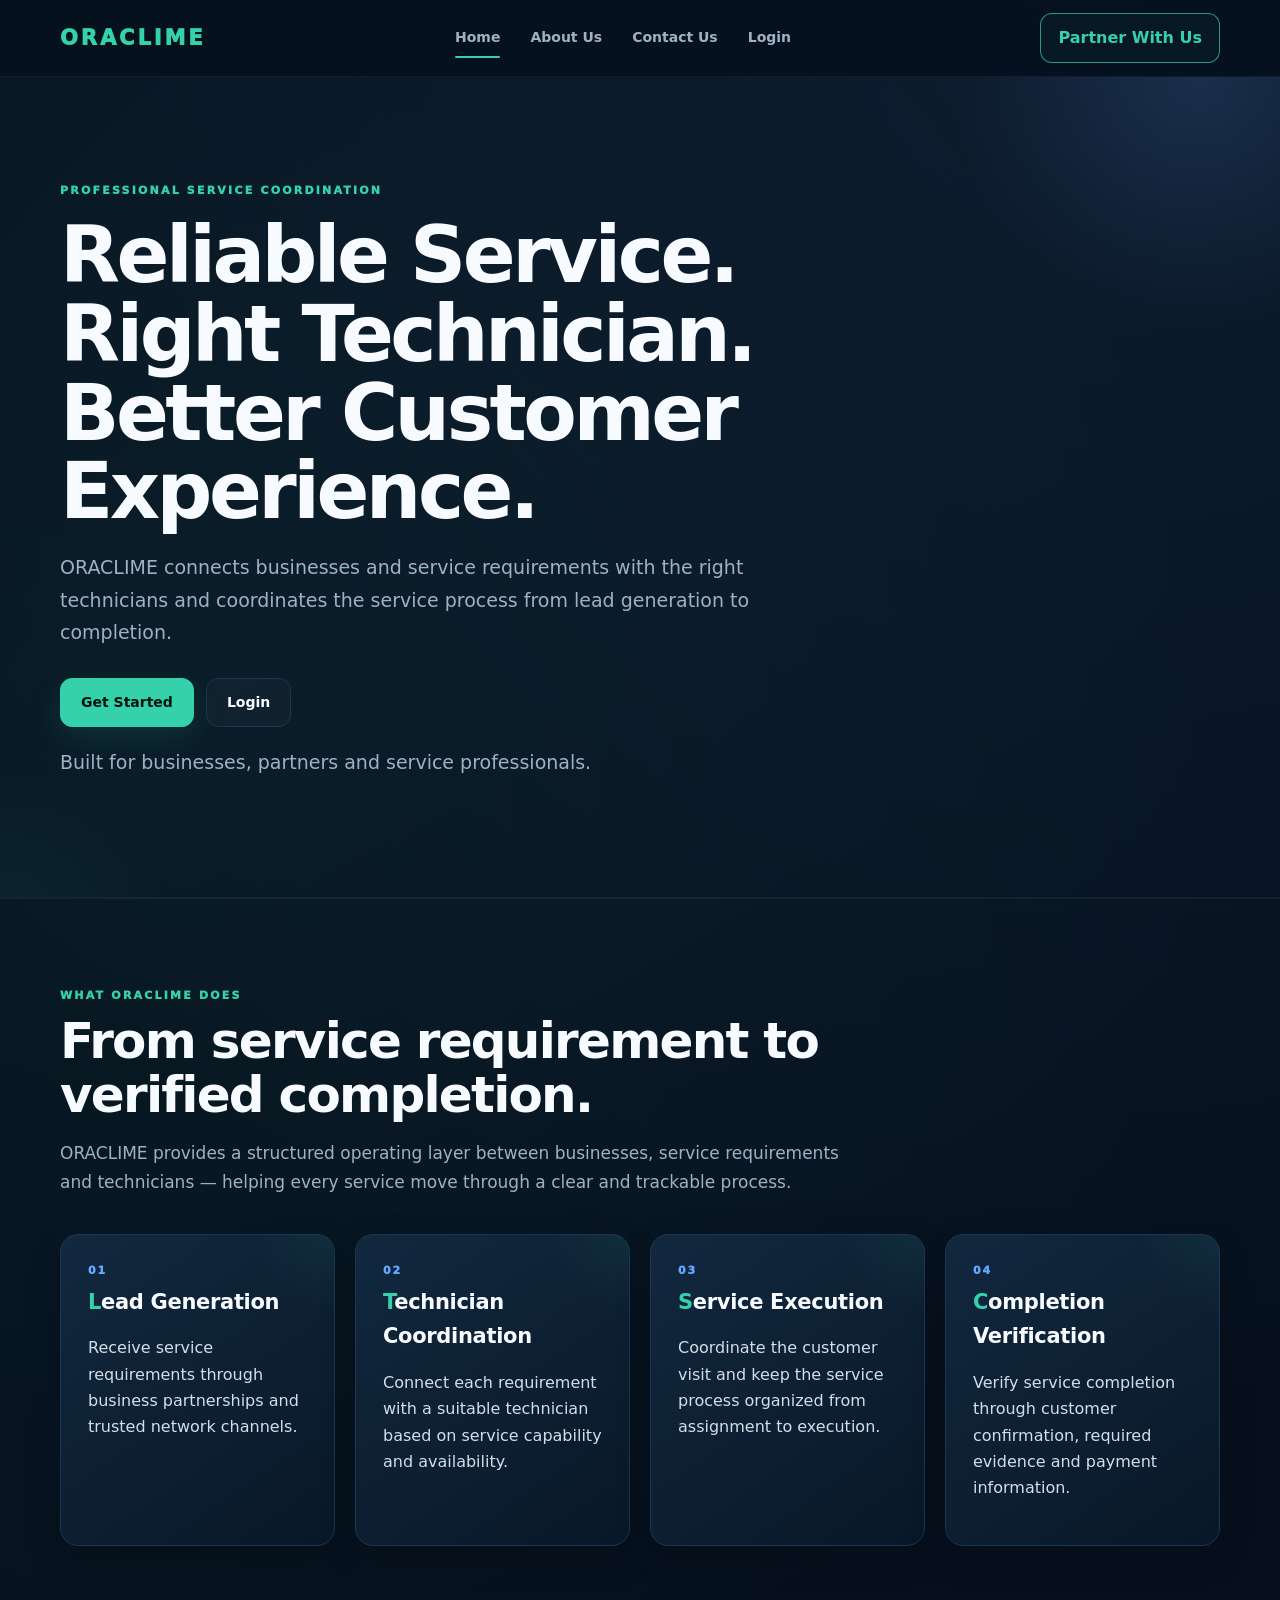
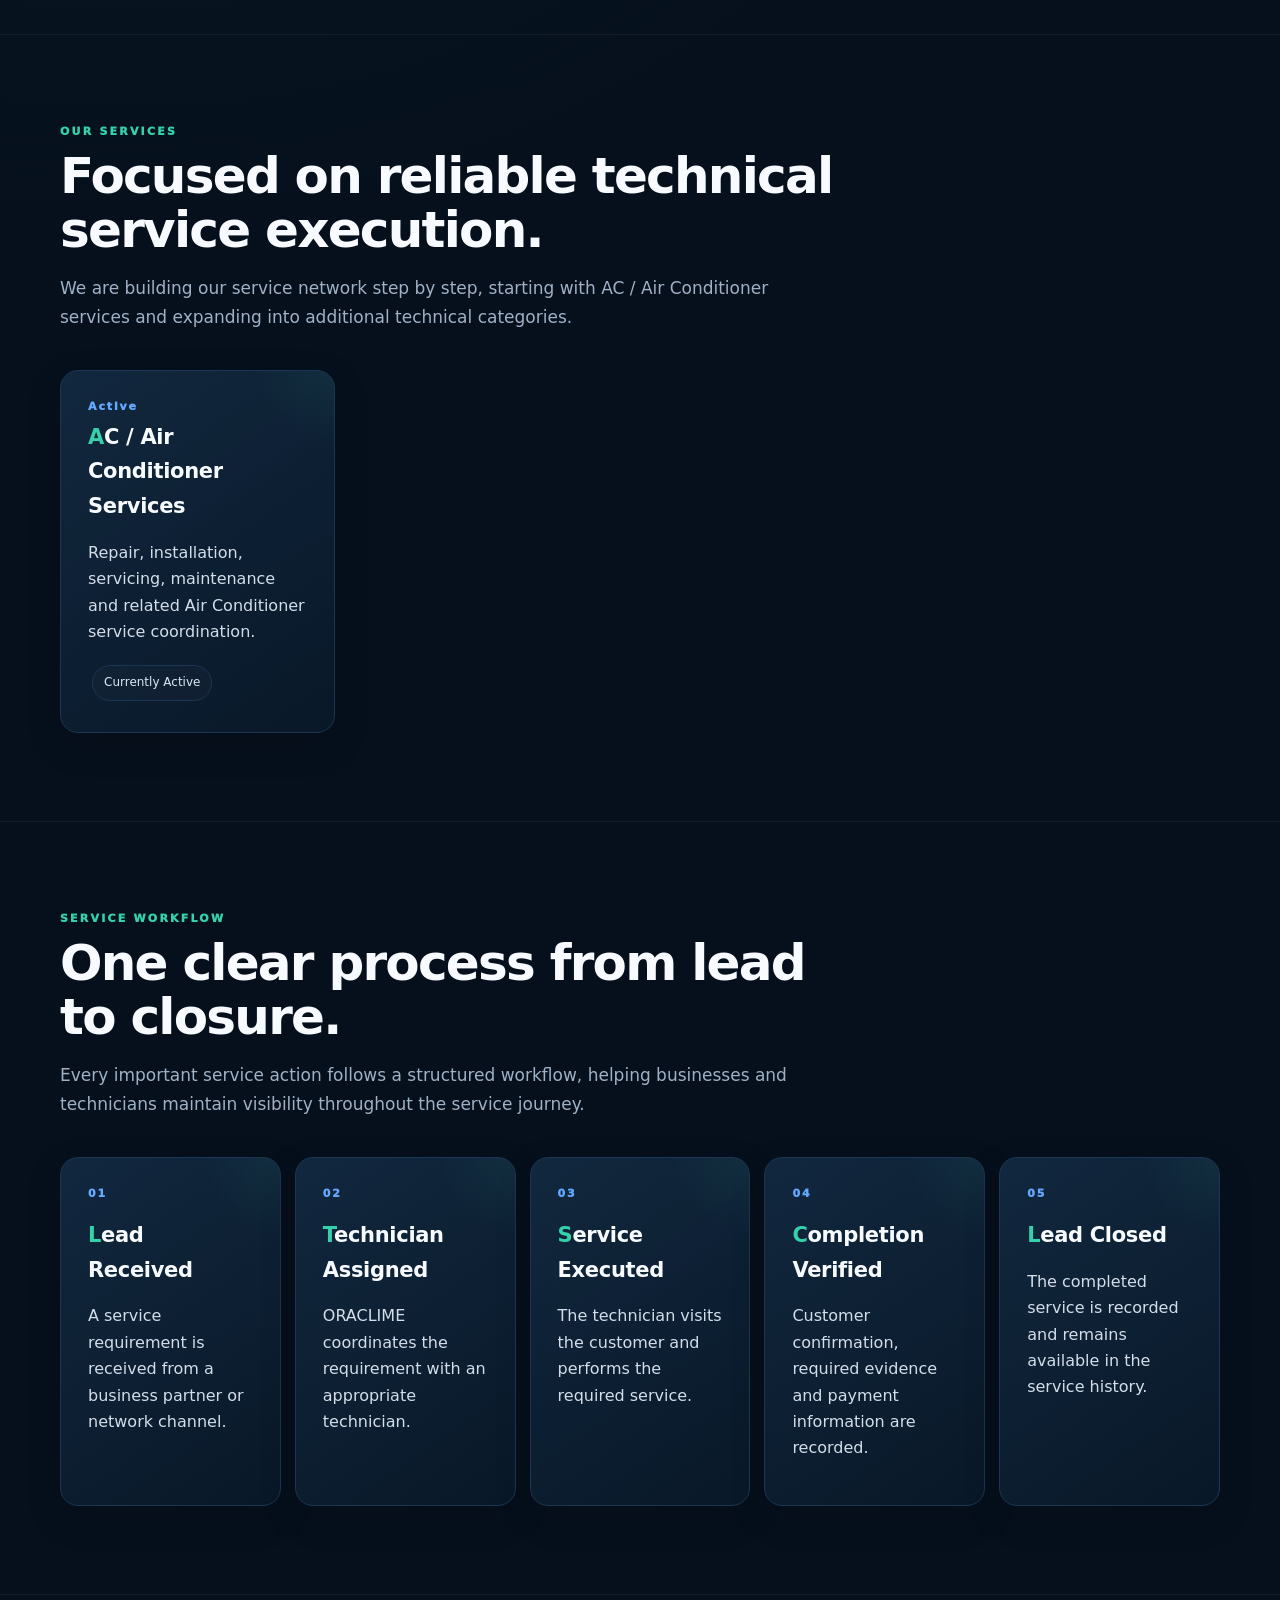
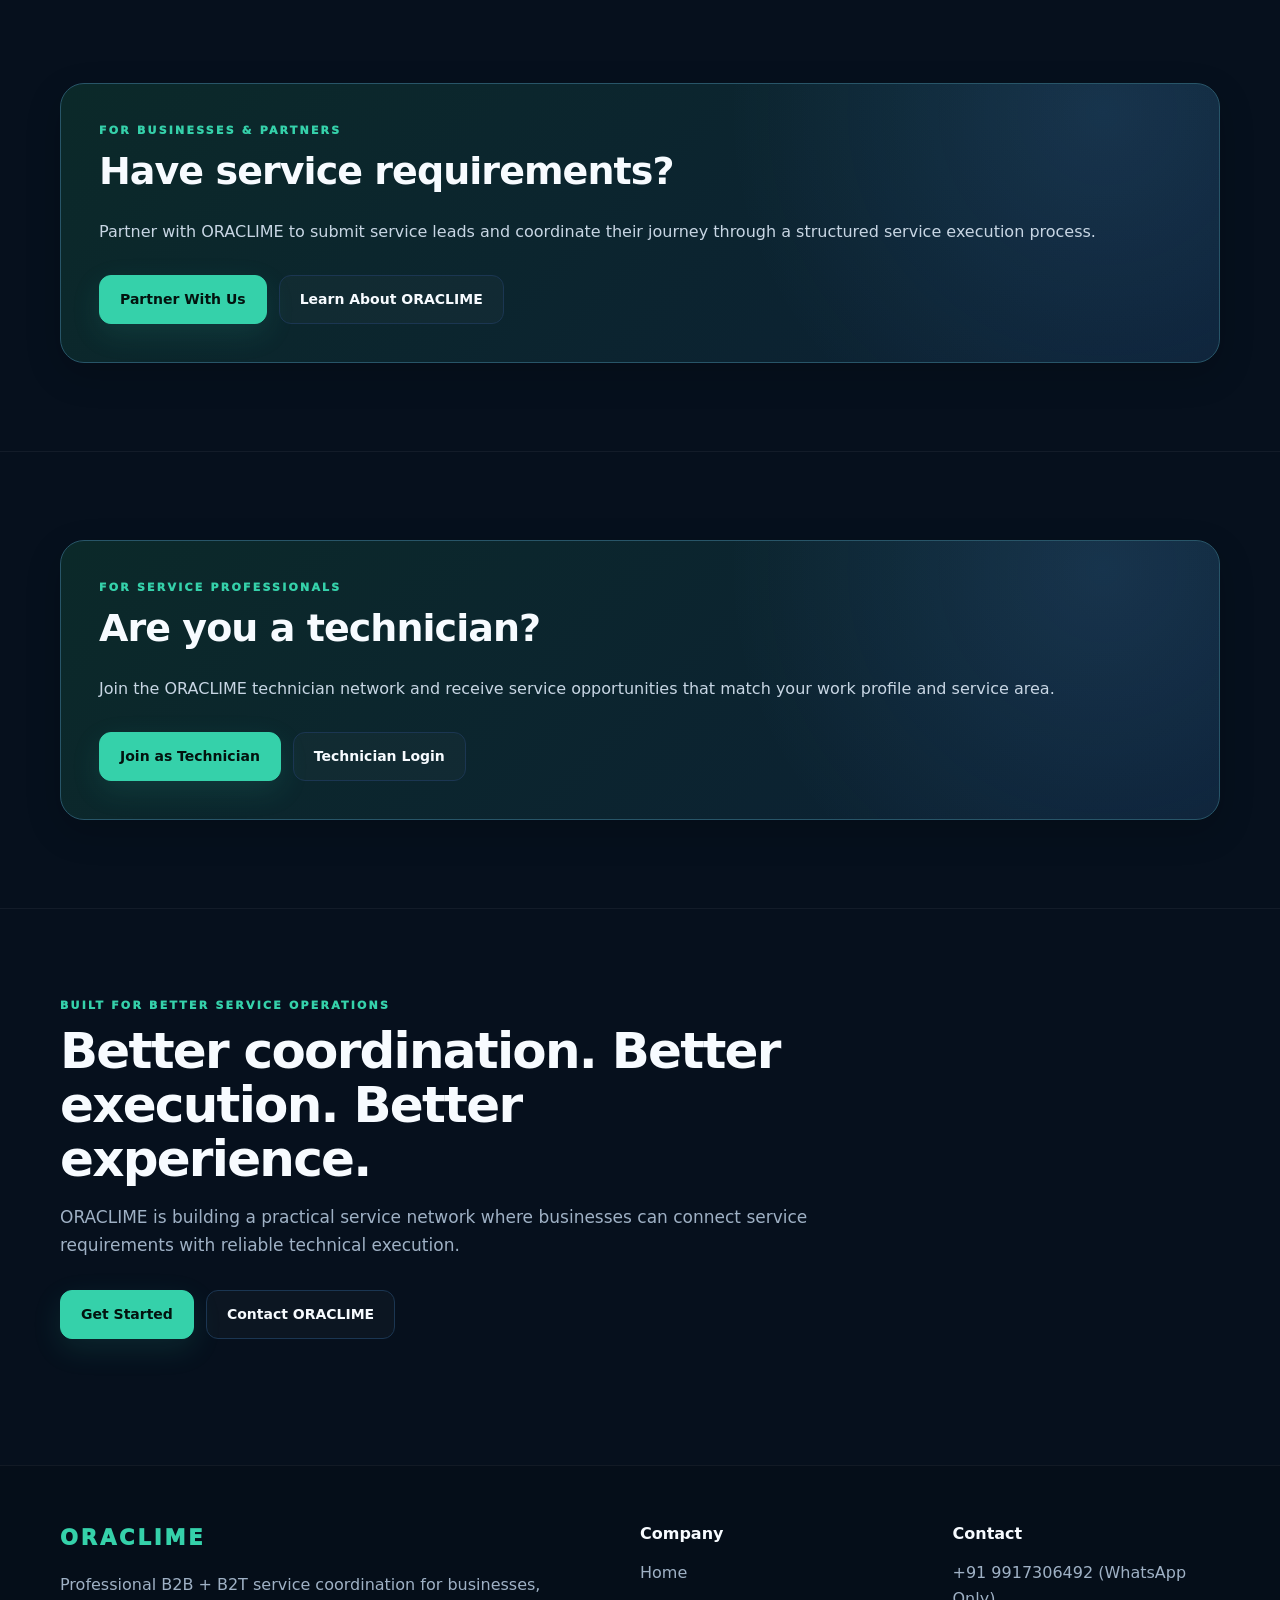
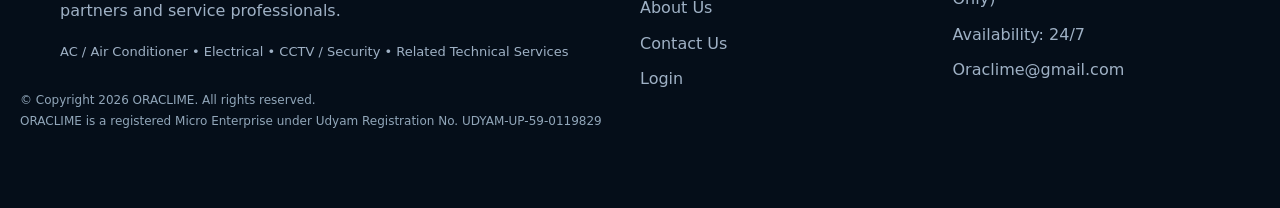
==== index.html @ 1821ce14 "Update index.html" ====
<!doctype html>
<html lang="en">
<head>
  <meta charset="utf-8">
  <meta name="viewport" content="width=device-width,initial-scale=1">
  <meta name="description" content="ORACLIME connects businesses and service requirements with the right technicians and coordinates service execution from lead generation to completion.">
  <title>ORACLIME — Professional Service Coordination</title>
<!-- Favicon -->
  <link rel="icon" type="image/svg+xml" href="assets/images/favicon.svg">
  <link rel="stylesheet" href="assets/style.css">
</head>

<body>

  <!-- Navigation -->
  <div class="navwrap">
    <div class="container nav">

      <a class="logo" href="index.html">ORACLIME</a>

      <div class="navlinks">
        <a class="active" href="index.html">Home</a>
        <a href="about.html">About Us</a>
        <a href="contact.html">Contact Us</a>
        <a href="login.html">Login</a>
      </div>

      <a class="navcta" href="contact.html">Partner With Us</a>

    </div>
  </div>


  <!-- Hero -->
  <header class="hero">
    <div class="container">

      <div class="eyebrow">Professional Service Coordination</div>

      <h1>
        Reliable Service.<br>
        Right Technician.<br>
        Better Customer Experience.
      </h1>

      <p>
        ORACLIME connects businesses and service requirements with the right
        technicians and coordinates the service process from lead generation
        to completion.
      </p>

      <div class="actions">
        <a class="btn primary" href="contact.html">Get Started</a>
        <a class="btn secondary" href="login.html">Login</a>
      </div>

      <p class="small">
        Built for businesses, partners and service professionals.
      </p>

    </div>
  </header>


  <!-- Service Positioning -->
  <section>
    <div class="container">

      <div class="sectionhead">
        <div class="eyebrow">What ORACLIME Does</div>

        <h2>
          From service requirement to verified completion.
        </h2>

        <p>
          ORACLIME provides a structured operating layer between businesses,
          service requirements and technicians — helping every service move
          through a clear and trackable process.
        </p>
      </div>

      <div class="grid g4">

        <div class="card">
          <div class="number">01</div>
          <h3>Lead Generation</h3>
          <p>
            Receive service requirements through business partnerships
            and trusted network channels.
          </p>
        </div>

        <div class="card">
          <div class="number">02</div>
          <h3>Technician Coordination</h3>
          <p>
            Connect each requirement with a suitable technician based on
            service capability and availability.
          </p>
        </div>

        <div class="card">
          <div class="number">03</div>
          <h3>Service Execution</h3>
          <p>
            Coordinate the customer visit and keep the service process
            organized from assignment to execution.
          </p>
        </div>

        <div class="card">
          <div class="number">04</div>
          <h3>Completion Verification</h3>
          <p>
            Verify service completion through customer confirmation,
            required evidence and payment information.
          </p>
        </div>

      </div>

    </div>
  </section>


  <!-- Services -->
  <section>
    <div class="container">

      <div class="sectionhead">
        <div class="eyebrow">Our Services</div>

        <h2>
          Focused on reliable technical service execution.
        </h2>

        <p>
          We are building our service network step by step, starting with
          AC / Air Conditioner services and expanding into additional
          technical categories.
        </p>
      </div>

      <div class="grid g4">

        <div class="card">
          <div class="number">Active</div>

          <h3>AC / Air Conditioner Services</h3>

          <p>
            Repair, installation, servicing, maintenance and related
            Air Conditioner service coordination.
          </p>

          <span class="pill">Currently Active</span>
        </div>
    
      </div>

    </div>
  </section>


  <!-- Workflow -->
  <section>
    <div class="container">

      <div class="sectionhead">
        <div class="eyebrow">Service Workflow</div>

        <h2>
          One clear process from lead to closure.
        </h2>

        <p>
          Every important service action follows a structured workflow,
          helping businesses and technicians maintain visibility throughout
          the service journey.
        </p>
      </div>

      <div class="flow">

        <div class="card">
          <div class="number">01</div>

          <h3>Lead Received</h3>

          <p>
            A service requirement is received from a business partner
            or network channel.
          </p>
        </div>


        <div class="card">
          <div class="number">02</div>

          <h3>Technician Assigned</h3>

          <p>
            ORACLIME coordinates the requirement with an appropriate
            technician.
          </p>
        </div>


        <div class="card">
          <div class="number">03</div>

          <h3>Service Executed</h3>

          <p>
            The technician visits the customer and performs the
            required service.
          </p>
        </div>


        <div class="card">
          <div class="number">04</div>

          <h3>Completion Verified</h3>

          <p>
            Customer confirmation, required evidence and payment
            information are recorded.
          </p>
        </div>


        <div class="card">
          <div class="number">05</div>

          <h3>Lead Closed</h3>

          <p>
            The completed service is recorded and remains available
            in the service history.
          </p>
        </div>

      </div>

    </div>
  </section>


  <!-- Business CTA -->
  <section>
    <div class="container">

      <div class="band">

        <div class="eyebrow">For Businesses & Partners</div>

        <h2>
          Have service requirements?
        </h2>

        <p>
          Partner with ORACLIME to submit service leads and coordinate
          their journey through a structured service execution process.
        </p>

        <div class="actions">
          <a class="btn primary" href="contact.html">
            Partner With Us
          </a>

          <a class="btn secondary" href="about.html">
            Learn About ORACLIME
          </a>
        </div>

      </div>

    </div>
  </section>


  <!-- Technician CTA -->
  <section>
    <div class="container">

      <div class="band">

        <div class="eyebrow">For Service Professionals</div>

        <h2>
          Are you a technician?
        </h2>

        <p>
          Join the ORACLIME technician network and receive service
          opportunities that match your work profile and service area.
        </p>

        <div class="actions">
          <a class="btn primary" href="contact.html">
            Join as Technician
          </a>

          <a class="btn secondary" href="login.html">
            Technician Login
          </a>
        </div>

      </div>

    </div>
  </section>


  <!-- Final CTA -->
  <section>
    <div class="container">

      <div class="sectionhead">

        <div class="eyebrow">Built for Better Service Operations</div>

        <h2>
          Better coordination. Better execution. Better experience.
        </h2>

        <p>
          ORACLIME is building a practical service network where businesses
          can connect service requirements with reliable technical execution.
        </p>

        <div class="actions">
          <a class="btn primary" href="contact.html">
            Get Started
          </a>

          <a class="btn secondary" href="contact.html">
            Contact ORACLIME
          </a>
        </div>

      </div>

    </div>
  </section>


  <!-- Footer -->
  <footer>

    <div class="container footgrid">

      <div>

        <div class="logo">ORACLIME</div>

        <p>
          Professional B2B + B2T service coordination for businesses,
          partners and service professionals.
        </p>

        <p class="small">
          AC / Air Conditioner • Electrical • CCTV / Security
          • Related Technical Services
        </p>

      </div>


      <div>

        <strong>Company</strong>

        <div class="footerlinks">
          <a href="index.html">Home</a>
          <a href="about.html">About Us</a>
          <a href="contact.html">Contact Us</a>
          <a href="login.html">Login</a>
        </div>

      </div>


      <div>

        <strong>Contact</strong>

        <div class="footerlinks">
          <span>+91 9917306492 (WhatsApp Only)</span>
          <span>Availability: 24/7</span>
          <span>Oraclime@gmail.com</span>
        </div>
      </div>
    </div>  
  <!-- Copyright 2026 ORACLIME -->    
<div class="copyright" style="font-size:12px;color:#91a6b9;line-height:1.4;margin:0;padding:0 20px 8px;">
  <p style="margin:0;">© Copyright 2026 ORACLIME. All rights reserved.</p>
  <p style="margin:4px 0 0;">ORACLIME is a registered Micro Enterprise under Udyam Registration No. UDYAM-UP-59-0119829 </p>
</div>
  </footer>
   <!-- script -->    
  <script src="assets/app.js"></script>
</body>
</html>
---- assets/style.css ----
:root{
  --bg:#06101d;
  --bg-soft:#091827;
  --surface:#0c1b2d;
  --surface-2:#10243a;
  --surface-3:#132b43;

  --text:#f7fbff;
  --muted:#9fb1c5;
  --muted-2:#71859c;

  --green:#35d1aa;
  --green-soft:#35d1aa18;
  --blue:#63a9ff;
  --blue-soft:#63a9ff16;

  --line:#1b3652;
  --line-soft:#ffffff0d;

  --danger:#ff7474;
  --shadow:0 24px 70px rgba(0,0,0,.28);
  --shadow-soft:0 12px 35px rgba(0,0,0,.18);

  --radius:18px;
}

*{
  box-sizing:border-box;
}

html{
  scroll-behavior:smooth;
}

body{
  margin:0;
  background:
    radial-gradient(circle at 85% 0%,rgba(99,169,255,.08),transparent 28%),
    radial-gradient(circle at 10% 15%,rgba(53,209,170,.06),transparent 25%),
    var(--bg);
  color:var(--text);
  font-family:
    Inter,
    ui-sans-serif,
    system-ui,
    -apple-system,
    BlinkMacSystemFont,
    "Segoe UI",
    Roboto,
    Arial,
    sans-serif;
  line-height:1.65;
  min-height:100vh;
}

a{
  text-decoration:none;
  color:inherit;
}

img{
  max-width:100%;
  display:block;
}

::selection{
  background:var(--green);
  color:#03130f;
}


/* =========================
   CONTAINER
========================= */

.container{
  width:min(1160px,calc(100% - 40px));
  margin:auto;
}


/* =========================
   NAVIGATION
========================= */

.navwrap{
  position:sticky;
  top:0;
  z-index:100;
  background:rgba(6,16,29,.82);
  backdrop-filter:blur(18px);
  -webkit-backdrop-filter:blur(18px);
  border-bottom:1px solid var(--line-soft);
}

.nav{
  min-height:76px;
  display:flex;
  align-items:center;
  justify-content:space-between;
  gap:25px;
}

.logo{
  font-size:21px;
  font-weight:950;
  letter-spacing:.14em;
  color:var(--green);
  white-space:nowrap;
}

.navlinks{
  display:flex;
  align-items:center;
  gap:30px;
  color:var(--muted);
  font-size:14px;
  font-weight:700;
}

.navlinks a{
  position:relative;
  transition:.2s ease;
}

.navlinks a::after{
  content:"";
  position:absolute;
  left:0;
  bottom:-8px;
  width:0;
  height:2px;
  border-radius:20px;
  background:var(--green);
  transition:.25s ease;
}

.navlinks a:hover{
  color:var(--text);
}

.navlinks a:hover::after,
.navlinks .active::after{
  width:100%;
}

.navcta{
  display:inline-flex;
  align-items:center;
  justify-content:center;
  padding:11px 17px;
  border:1px solid rgba(53,209,170,.7);
  border-radius:12px;
  color:var(--green);
  font-weight:850;
  background:rgba(53,209,170,.035);
  transition:.2s ease;
}

.navcta:hover{
  background:var(--green);
  color:#04120e;
  transform:translateY(-1px);
  box-shadow:0 10px 28px rgba(53,209,170,.15);
}


/* =========================
   HERO
========================= */

.hero{
  position:relative;
  overflow:hidden;
  padding:105px 0 100px;
  border-bottom:1px solid var(--line-soft);
}

.hero::before{
  content:"";
  position:absolute;
  width:520px;
  height:520px;
  right:-180px;
  top:-260px;
  border-radius:50%;
  background:radial-gradient(
    circle,
    rgba(99,169,255,.14),
    transparent 68%
  );
  pointer-events:none;
}

.hero::after{
  content:"";
  position:absolute;
  width:420px;
  height:420px;
  left:-230px;
  bottom:-280px;
  border-radius:50%;
  background:radial-gradient(
    circle,
    rgba(53,209,170,.09),
    transparent 68%
  );
  pointer-events:none;
}

.hero > .container{
  position:relative;
  z-index:1;
}

.eyebrow{
  font-size:11px;
  letter-spacing:.2em;
  text-transform:uppercase;
  color:var(--green);
  font-weight:950;
}

.hero h1{
  font-size:clamp(44px,6.8vw,78px);
  line-height:1.01;
  letter-spacing:-.045em;
  max-width:950px;
  margin:16px 0 20px;
}

.hero p{
  max-width:780px;
  color:var(--muted);
  font-size:19px;
  line-height:1.7;
}


/* =========================
   BUTTONS
========================= */

.actions{
  display:flex;
  align-items:center;
  gap:12px;
  flex-wrap:wrap;
  margin-top:30px;
}

.btn,
.button{
  display:inline-flex;
  align-items:center;
  justify-content:center;
  min-height:48px;
  padding:12px 20px;
  border-radius:12px;
  border:1px solid var(--line);
  font-weight:850;
  font-size:14px;
  cursor:pointer;
  transition:
    transform .2s ease,
    background .2s ease,
    border-color .2s ease,
    box-shadow .2s ease;
}

.btn:hover,
.button:hover{
  transform:translateY(-2px);
}

.btn.primary,
.button:not(.secondary){
  background:var(--green);
  color:#03130f;
  border-color:var(--green);
  box-shadow:0 10px 30px rgba(53,209,170,.12);
}

.btn.primary:hover,
.button:not(.secondary):hover{
  box-shadow:0 15px 35px rgba(53,209,170,.2);
}

.btn.secondary,
.button.secondary{
  background:rgba(255,255,255,.025);
  color:var(--text);
}

.btn.secondary:hover,
.button.secondary:hover{
  border-color:var(--green);
  color:var(--green);
}


/* =========================
   SECTIONS
========================= */

section{
  padding:88px 0;
  border-top:1px solid var(--line-soft);
}

.sectionhead{
  max-width:780px;
  margin-bottom:38px;
}

.sectionhead h2{
  font-size:clamp(32px,4vw,50px);
  line-height:1.08;
  letter-spacing:-.035em;
  margin:8px 0 12px;
}

.sectionhead p{
  color:var(--muted);
  font-size:17px;
  line-height:1.7;
}


/* =========================
   GRID
========================= */

.grid{
  display:grid;
  gap:20px;
}

.g2,
.grid-2{
  grid-template-columns:repeat(2,minmax(0,1fr));
}

.g3,
.grid-3{
  grid-template-columns:repeat(3,minmax(0,1fr));
}

.g4,
.grid-4{
  grid-template-columns:repeat(4,minmax(0,1fr));
}


/* =========================
   CARDS
========================= */

.card{
  position:relative;
  overflow:hidden;
  background:
    linear-gradient(
      145deg,
      rgba(19,43,67,.88),
      rgba(9,24,40,.96)
    );
  border:1px solid var(--line);
  border-radius:var(--radius);
  padding:27px;
  box-shadow:var(--shadow-soft);
  transition:
    transform .22s ease,
    border-color .22s ease,
    box-shadow .22s ease;
}

.card::before{
  content:"";
  position:absolute;
  width:180px;
  height:180px;
  right:-100px;
  top:-100px;
  border-radius:50%;
  background:radial-gradient(
    circle,
    rgba(53,209,170,.08),
    transparent 70%
  );
  pointer-events:none;
}

.card:hover{
  transform:translateY(-4px);
  border-color:#28506d;
  box-shadow:var(--shadow);
}

.card h3{
  position:relative;
  margin:4px 0 10px;
  color:var(--text);
  font-size:21px;
  letter-spacing:-.015em;
}

.card h3:first-letter{
  color:var(--green);
}

.card p,
.card li{
  color:#d3deea;
}

.card .ph{
  color:var(--green);
  font-weight:800;
}

.card .ph a{
  color:var(--green);
}

.card .ph a:hover{
  text-decoration:underline;
}

.small{
  font-size:13px;
  color:var(--muted);
}


/* =========================
   NUMBER / PILL
========================= */

.number{
  color:var(--blue);
  font-size:11px;
  font-weight:950;
  letter-spacing:.17em;
}

.pill{
  display:inline-flex;
  align-items:center;
  padding:7px 11px;
  border:1px solid var(--line);
  border-radius:999px;
  color:#dce7f2;
  background:rgba(255,255,255,.02);
  font-size:12px;
  margin:4px;
}


/* =========================
   PROCESS FLOW
========================= */

.flow{
  display:grid;
  grid-template-columns:repeat(5,minmax(0,1fr));
  gap:14px;
}

.flow .card{
  min-height:210px;
}

.flow .card h3{
  margin-top:15px;
}


/* =========================
   CTA BAND
========================= */

.band{
  position:relative;
  overflow:hidden;
  padding:38px;
  border:1px solid #285568;
  border-radius:24px;
  background:
    radial-gradient(
      circle at 90% 10%,
      rgba(99,169,255,.13),
      transparent 35%
    ),
    linear-gradient(
      135deg,
      #0b2929,
      #0c2035
    );
  box-shadow:var(--shadow-soft);
}

.band h2{
  margin:0 0 8px;
  font-size:clamp(28px,4vw,38px);
  letter-spacing:-.025em;
}

.band p{
  color:#c8d6e4;
}


/* =========================
   FORMS
========================= */

form{
  display:grid;
  gap:16px;
}

.field{
  display:grid;
  gap:7px;
}

.field label{
  font-weight:800;
  font-size:14px;
  color:#e7eef6;
}

.field input,
.field textarea,
.field select{
  width:100%;
  padding:14px 15px;
  border:1px solid var(--line);
  border-radius:12px;
  background:#071625;
  color:var(--text);
  outline:none;
  font:inherit;
  transition:.2s ease;
}

.field input::placeholder,
.field textarea::placeholder{
  color:#60758b;
}

.field textarea{
  min-height:140px;
  resize:vertical;
}

.field input:hover,
.field textarea:hover,
.field select:hover{
  border-color:#2b4b67;
}

.field input:focus,
.field textarea:focus,
.field select:focus{
  border-color:var(--green);
  box-shadow:0 0 0 3px rgba(53,209,170,.08);
}

.notice{
  display:none;
  margin-top:15px;
  padding:13px 15px;
  border-radius:11px;
}

.notice.success{
  background:#10352d;
  color:#aaf2df;
  border:1px solid #1d5b4d;
}

.notice.error{
  background:#3b1b22;
  color:#ffc0c0;
  border:1px solid #6b2d38;
}


/* =========================
   LOGIN / DASHBOARD
========================= */

.dashboard{
  min-height:calc(100vh - 76px);
  padding:65px 0;
}

.dashnav{
  display:flex;
  gap:10px;
  flex-wrap:wrap;
  margin-bottom:25px;
}

.dashnav button{
  background:var(--surface);
  border:1px solid var(--line);
  color:var(--muted);
  padding:10px 14px;
  border-radius:10px;
  cursor:pointer;
  font-weight:700;
}

.dashnav button:hover{
  color:var(--text);
  border-color:#31516e;
}

.dashnav button.active{
  color:var(--text);
  border-color:var(--green);
  background:var(--green-soft);
}

.metric{
  font-size:32px;
  font-weight:950;
  letter-spacing:-.03em;
}

.status{
  font-weight:850;
  color:var(--green);
}


/* =========================
   FOOTER
========================= */

footer{
  padding:55px 0 70px;
  border-top:1px solid var(--line-soft);
  color:var(--muted);
  background:#050e19;
}

.footgrid,
.footergrid{
  display:grid;
  grid-template-columns:2fr 1fr 1fr;
  gap:45px;
}

.footerlinks{
  display:grid;
  gap:9px;
  margin-top:12px;
}

.footerlinks a:hover{
  color:var(--green);
}

footer strong{
  color:var(--text);
}


/* =========================
   RESPONSIVE
========================= */

@media(max-width:950px){

  .g4,
  .grid-4,
  .flow{
    grid-template-columns:repeat(2,minmax(0,1fr));
  }

  .g3,
  .grid-3{
    grid-template-columns:repeat(2,minmax(0,1fr));
  }

  .navlinks{
    gap:18px;
  }

  .navcta{
    padding:10px 13px;
  }
}


@media(max-width:700px){

  .container{
    width:min(100% - 28px,1160px);
  }

  .nav{
    min-height:68px;
  }

  .navlinks{
    display:none;
  }

  .logo{
    font-size:19px;
  }

  .navcta{
    font-size:13px;
    padding:9px 12px;
  }

  .hero{
    padding:75px 0 70px;
  }

  .hero h1{
    font-size:clamp(42px,12vw,58px);
    letter-spacing:-.04em;
  }

  .hero p{
    font-size:17px;
  }

  section{
    padding:65px 0;
  }

  .sectionhead{
    margin-bottom:28px;
  }

  .sectionhead h2{
    font-size:34px;
  }

  .g2,
  .grid-2,
  .g3,
  .grid-3,
  .g4,
  .grid-4,
  .flow{
    grid-template-columns:1fr;
  }

  .card{
    padding:22px;
  }

  .flow .card{
    min-height:auto;
  }

  .band{
    padding:27px 22px;
  }

  .footgrid,
  .footergrid{
    grid-template-columns:1fr;
    gap:30px;
  }

  .actions{
    width:100%;
  }

  .btn,
  .button{
    width:100%;
  }
}


@media(max-width:420px){

  .container{
    width:calc(100% - 24px);
  }

  .hero{
    padding:62px 0 58px;
  }

  .hero h1{
    font-size:42px;
  }

  .hero p{
    font-size:16px;
  }

  .sectionhead h2{
    font-size:31px;
  }

  .navcta{
    font-size:12px;
  }
}
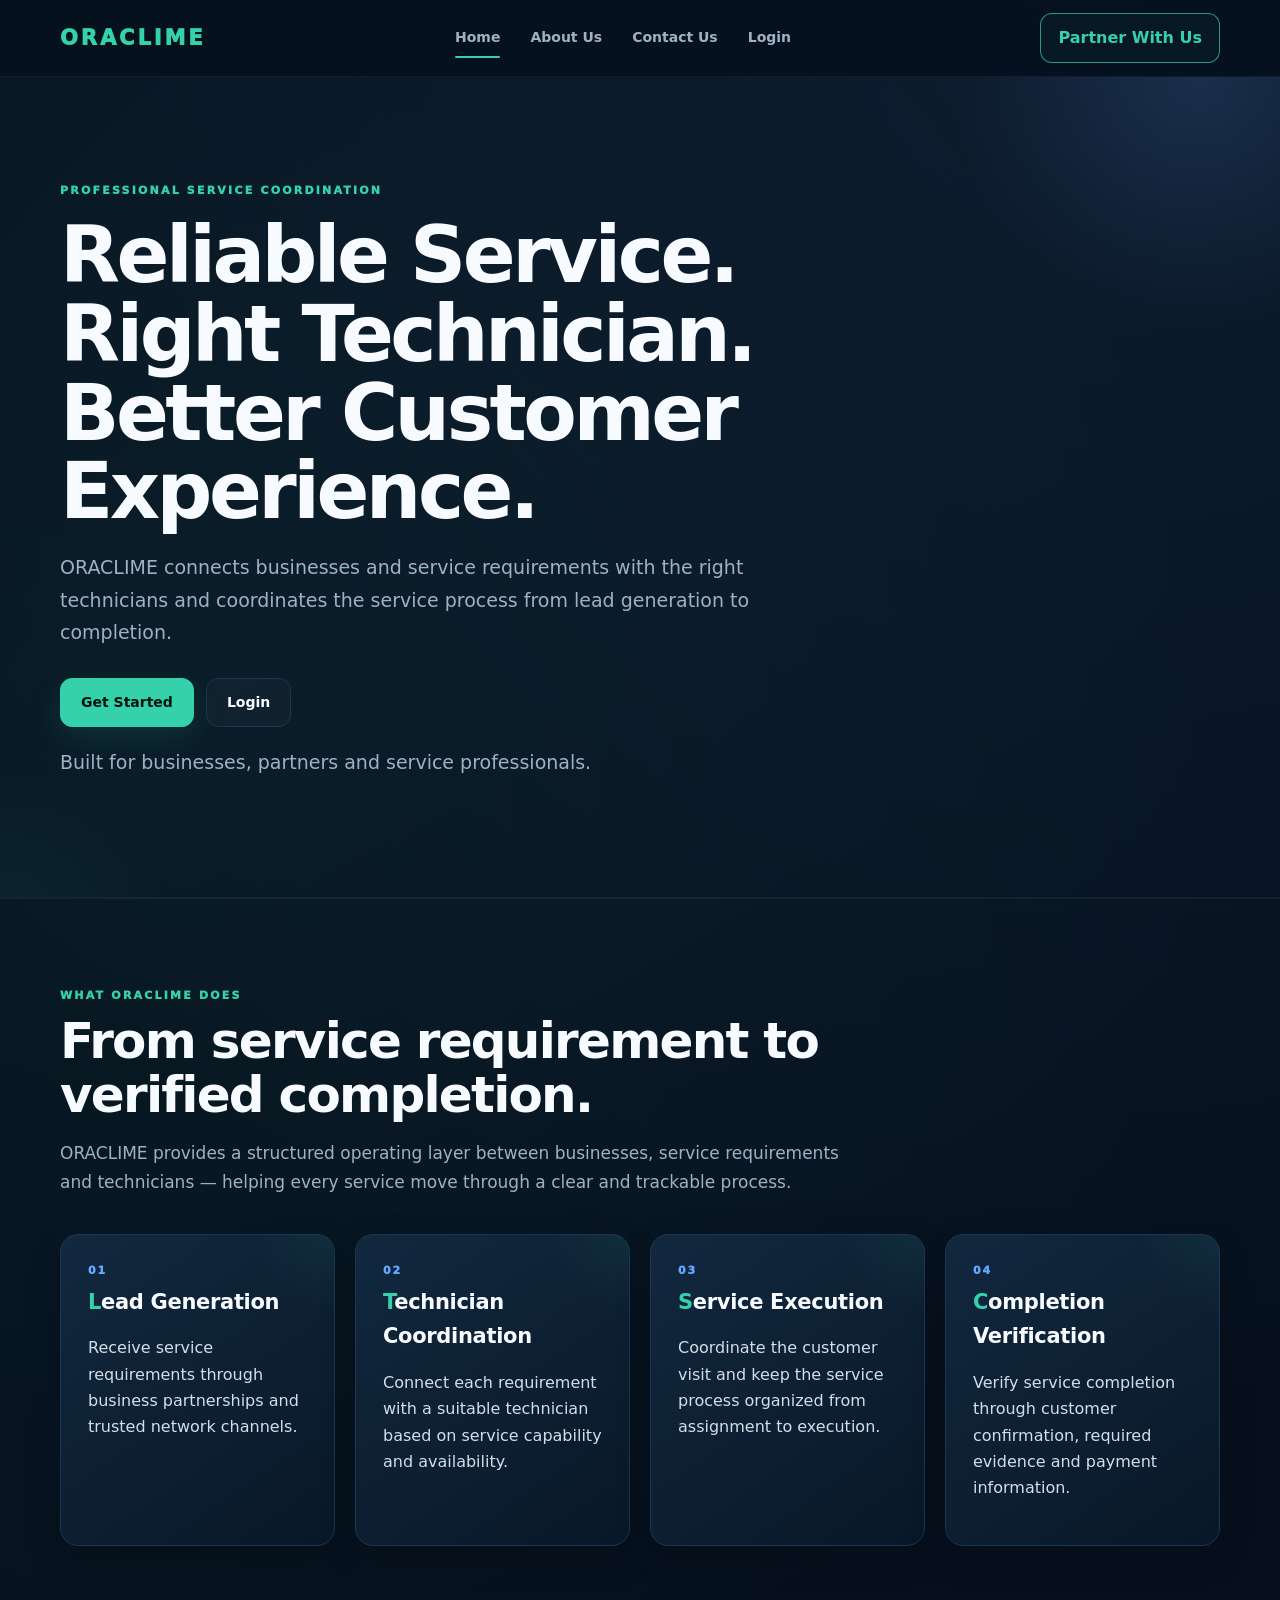
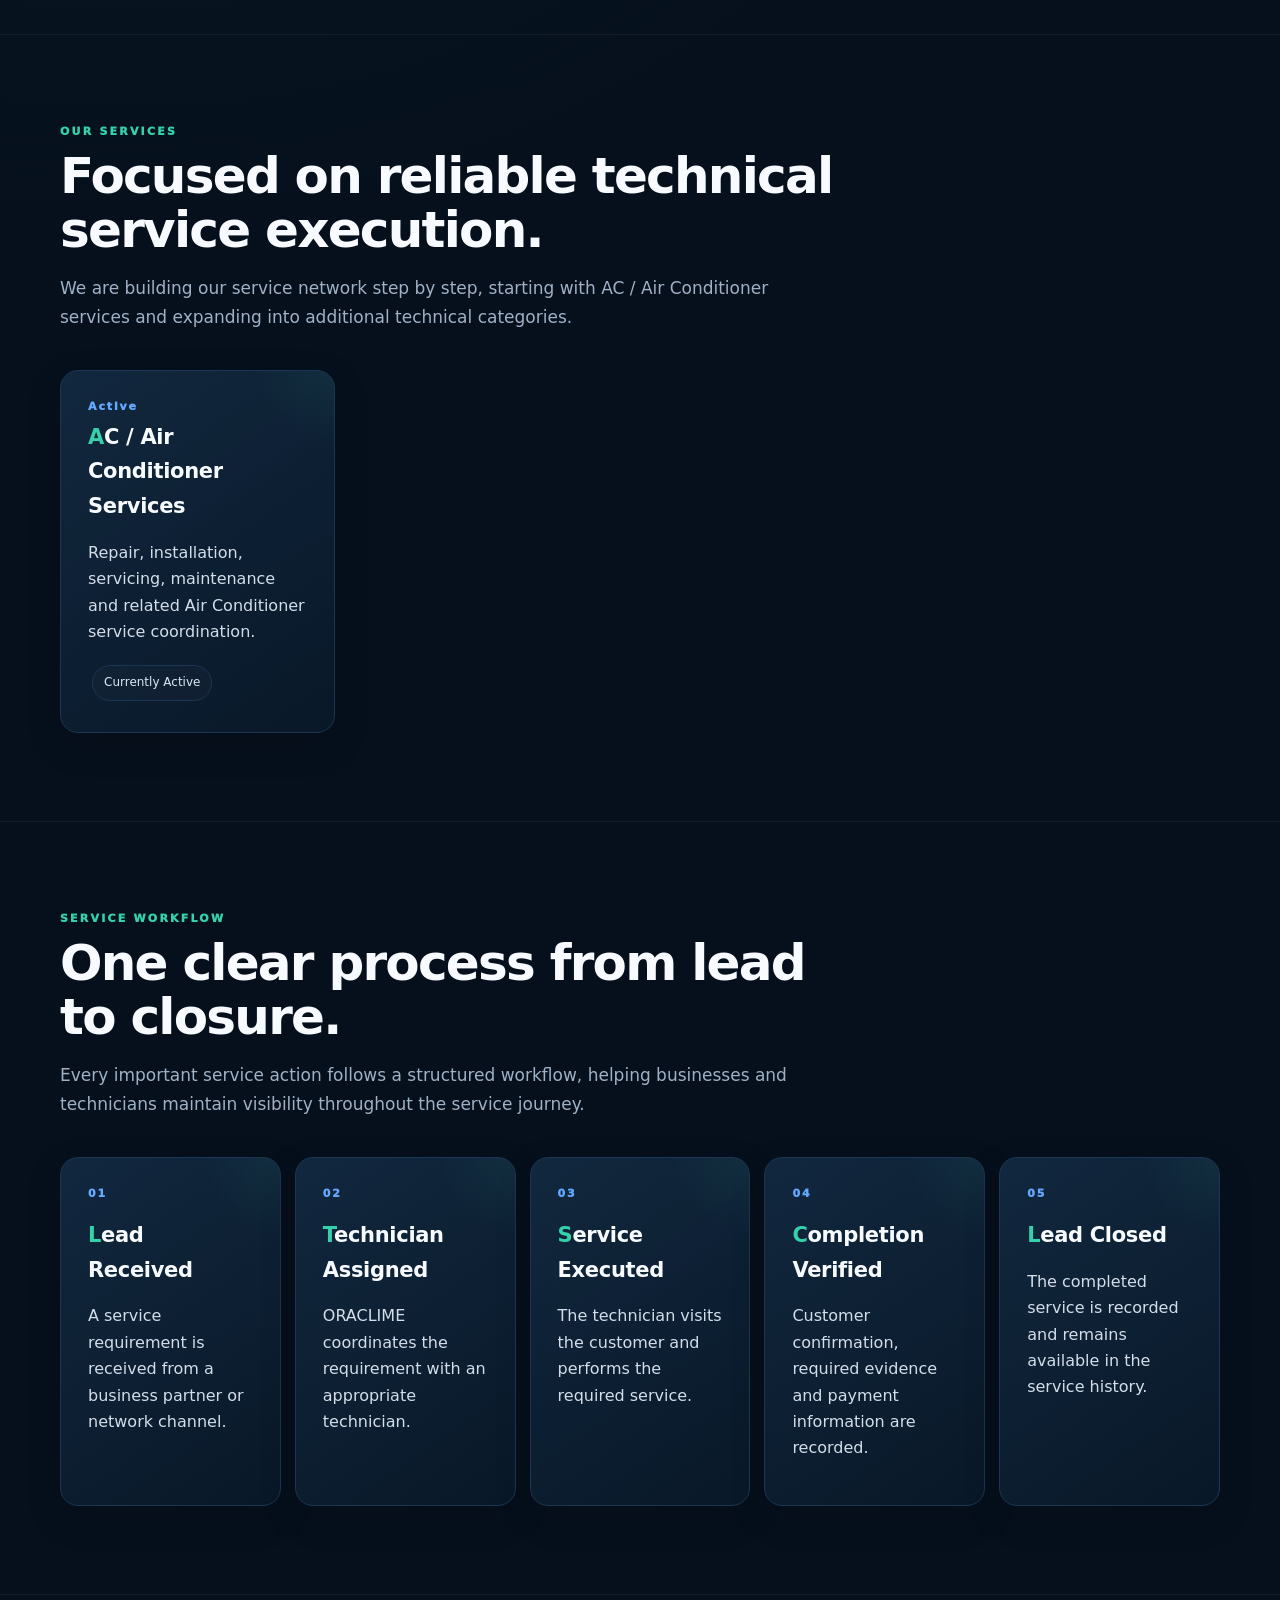
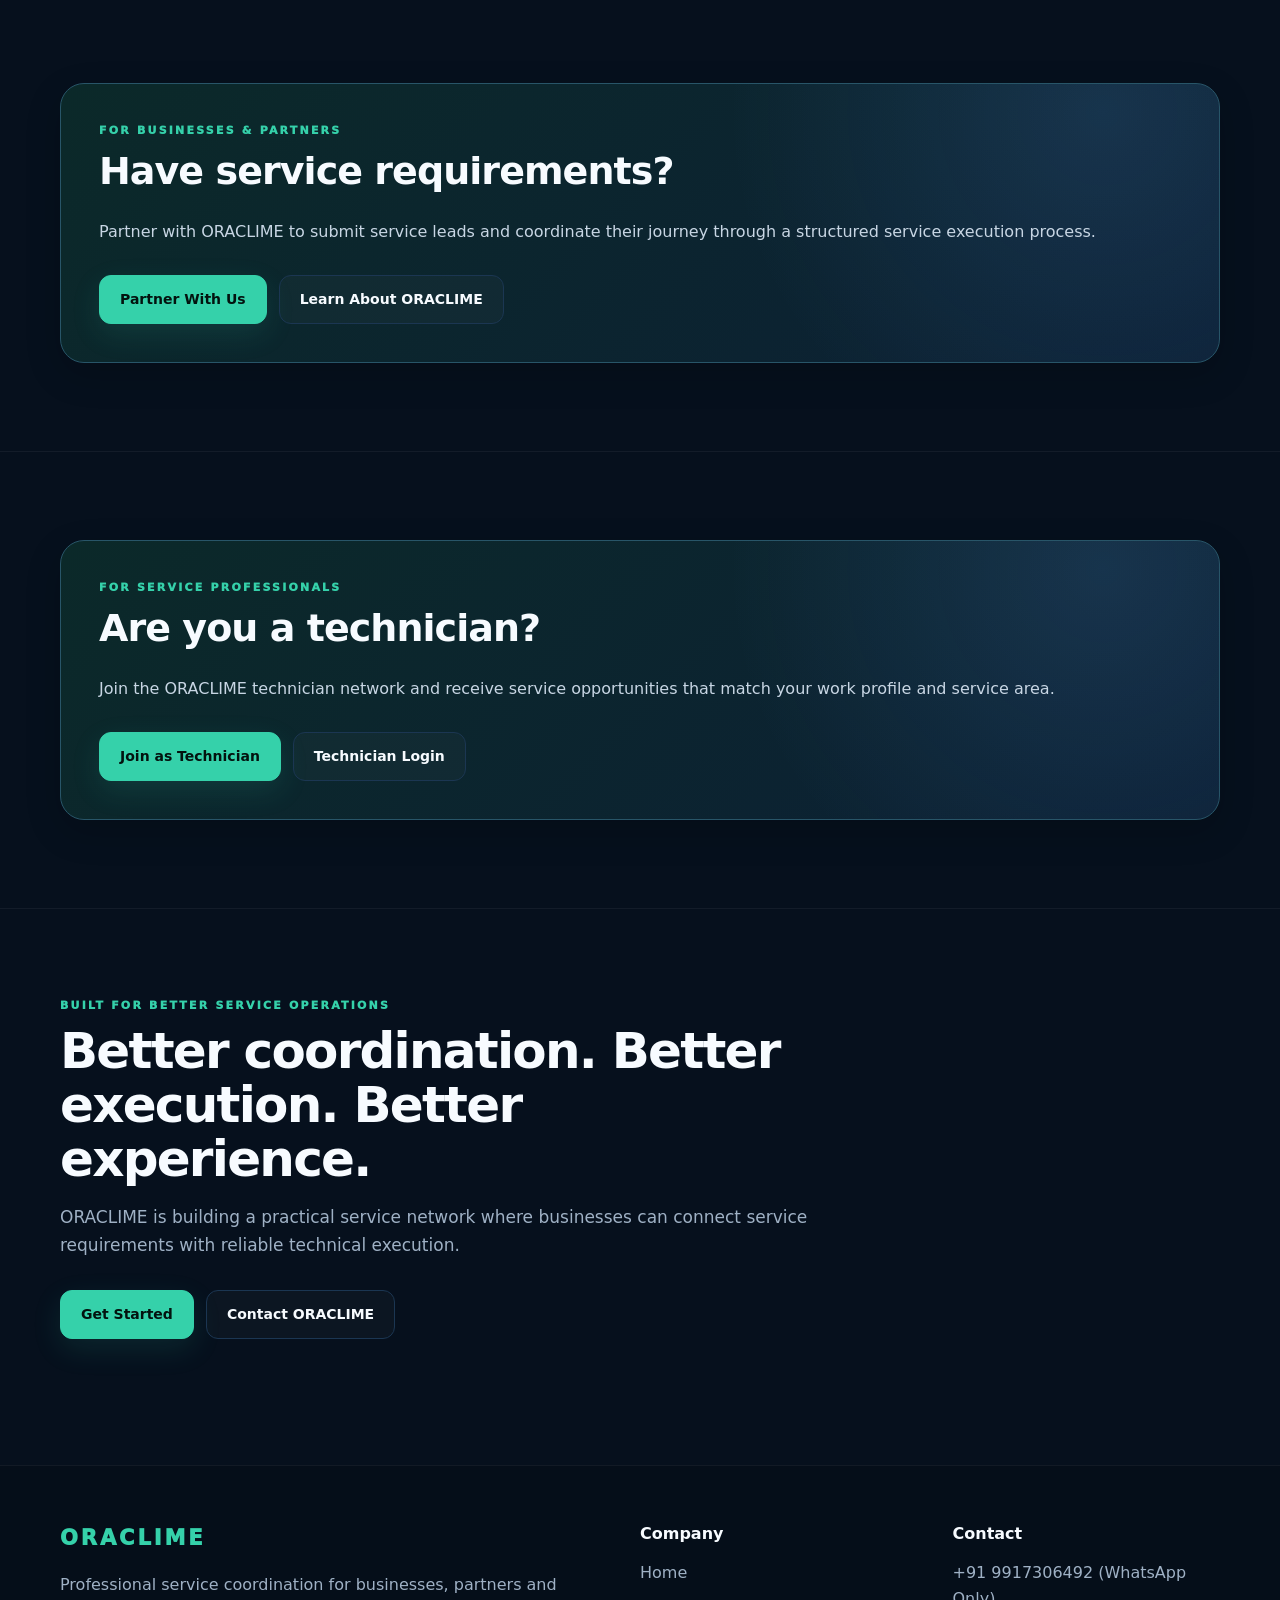
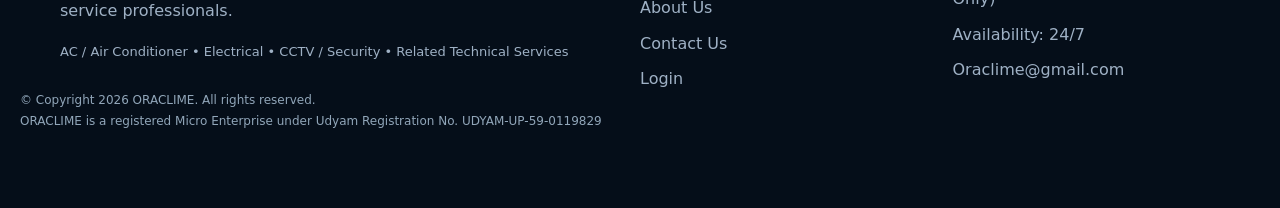
==== commit 3dbec230: "Update index.html" ====
--- a/index.html
+++ b/index.html
@@ -357,7 +357,7 @@
         <div class="logo">ORACLIME</div>
 
         <p>
-          Professional B2B + B2T service coordination for businesses,
+          Professional service coordination for businesses,
           partners and service professionals.
         </p>
 
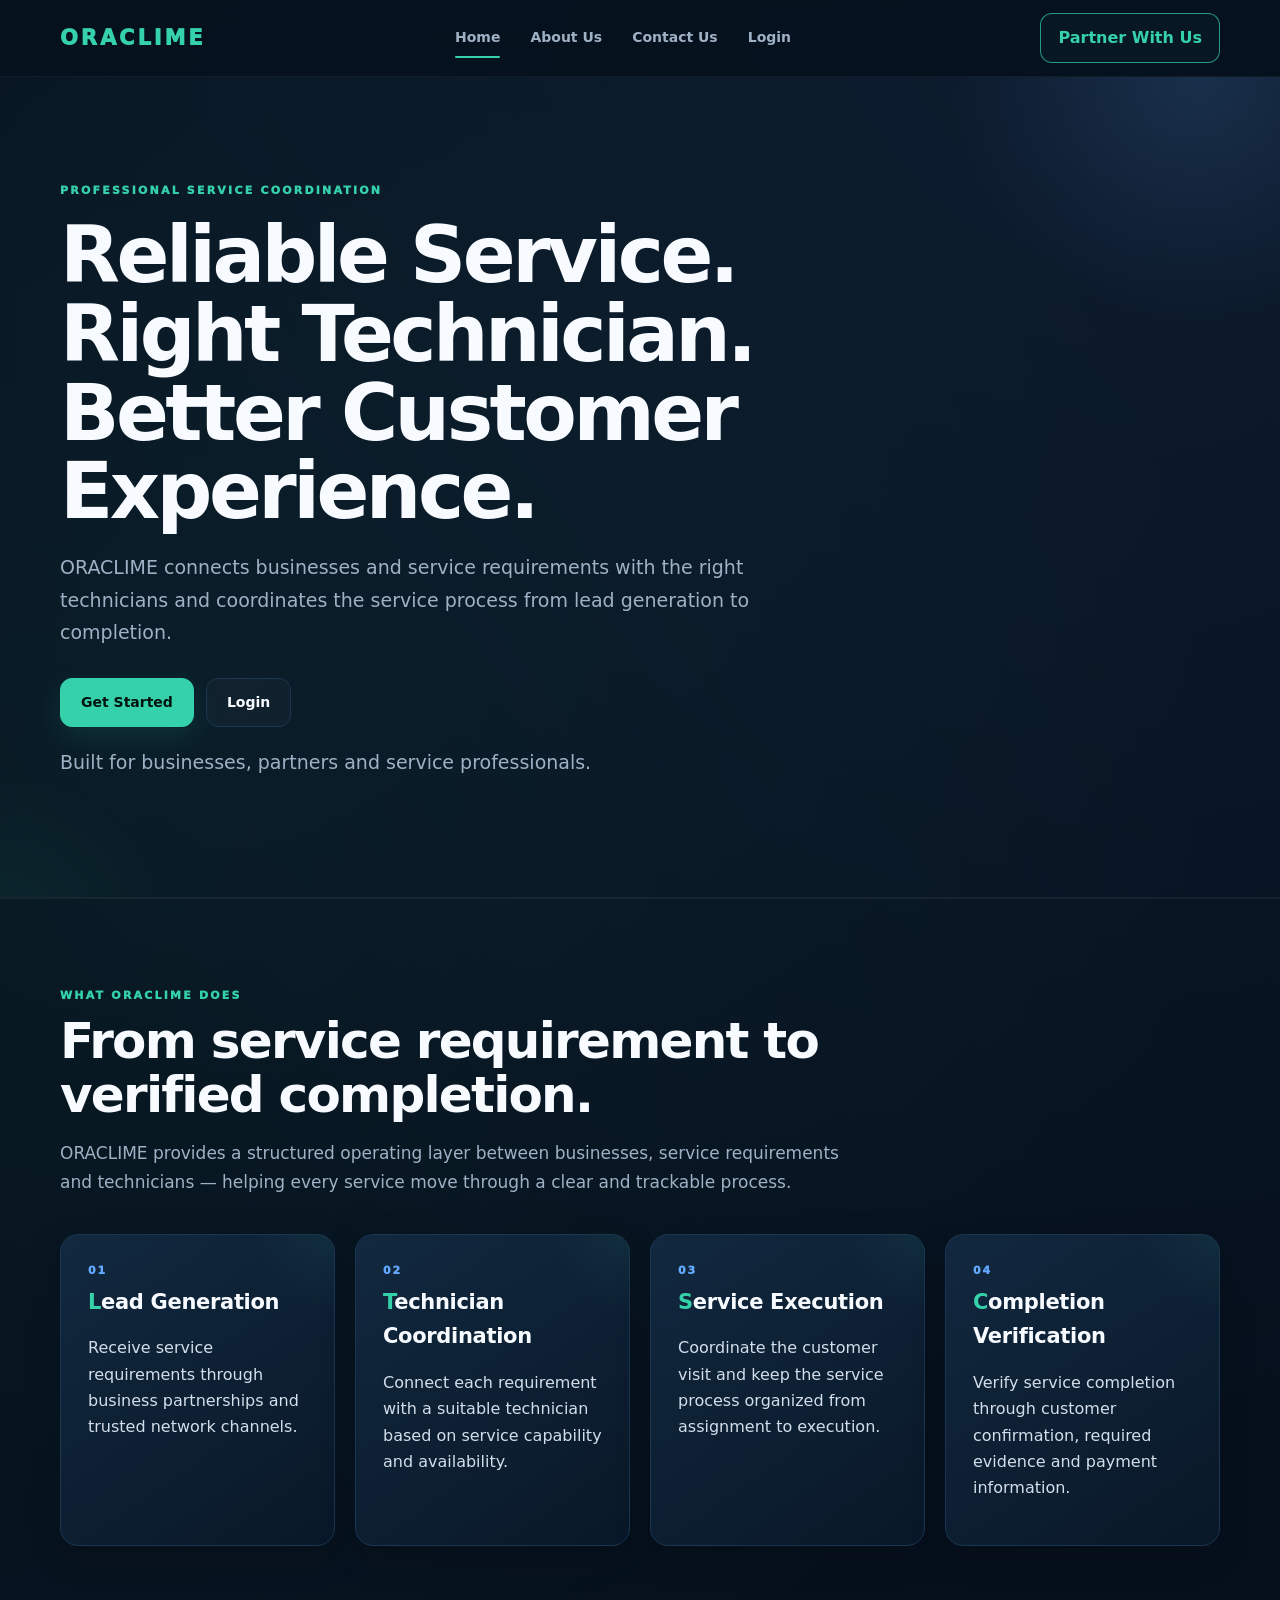
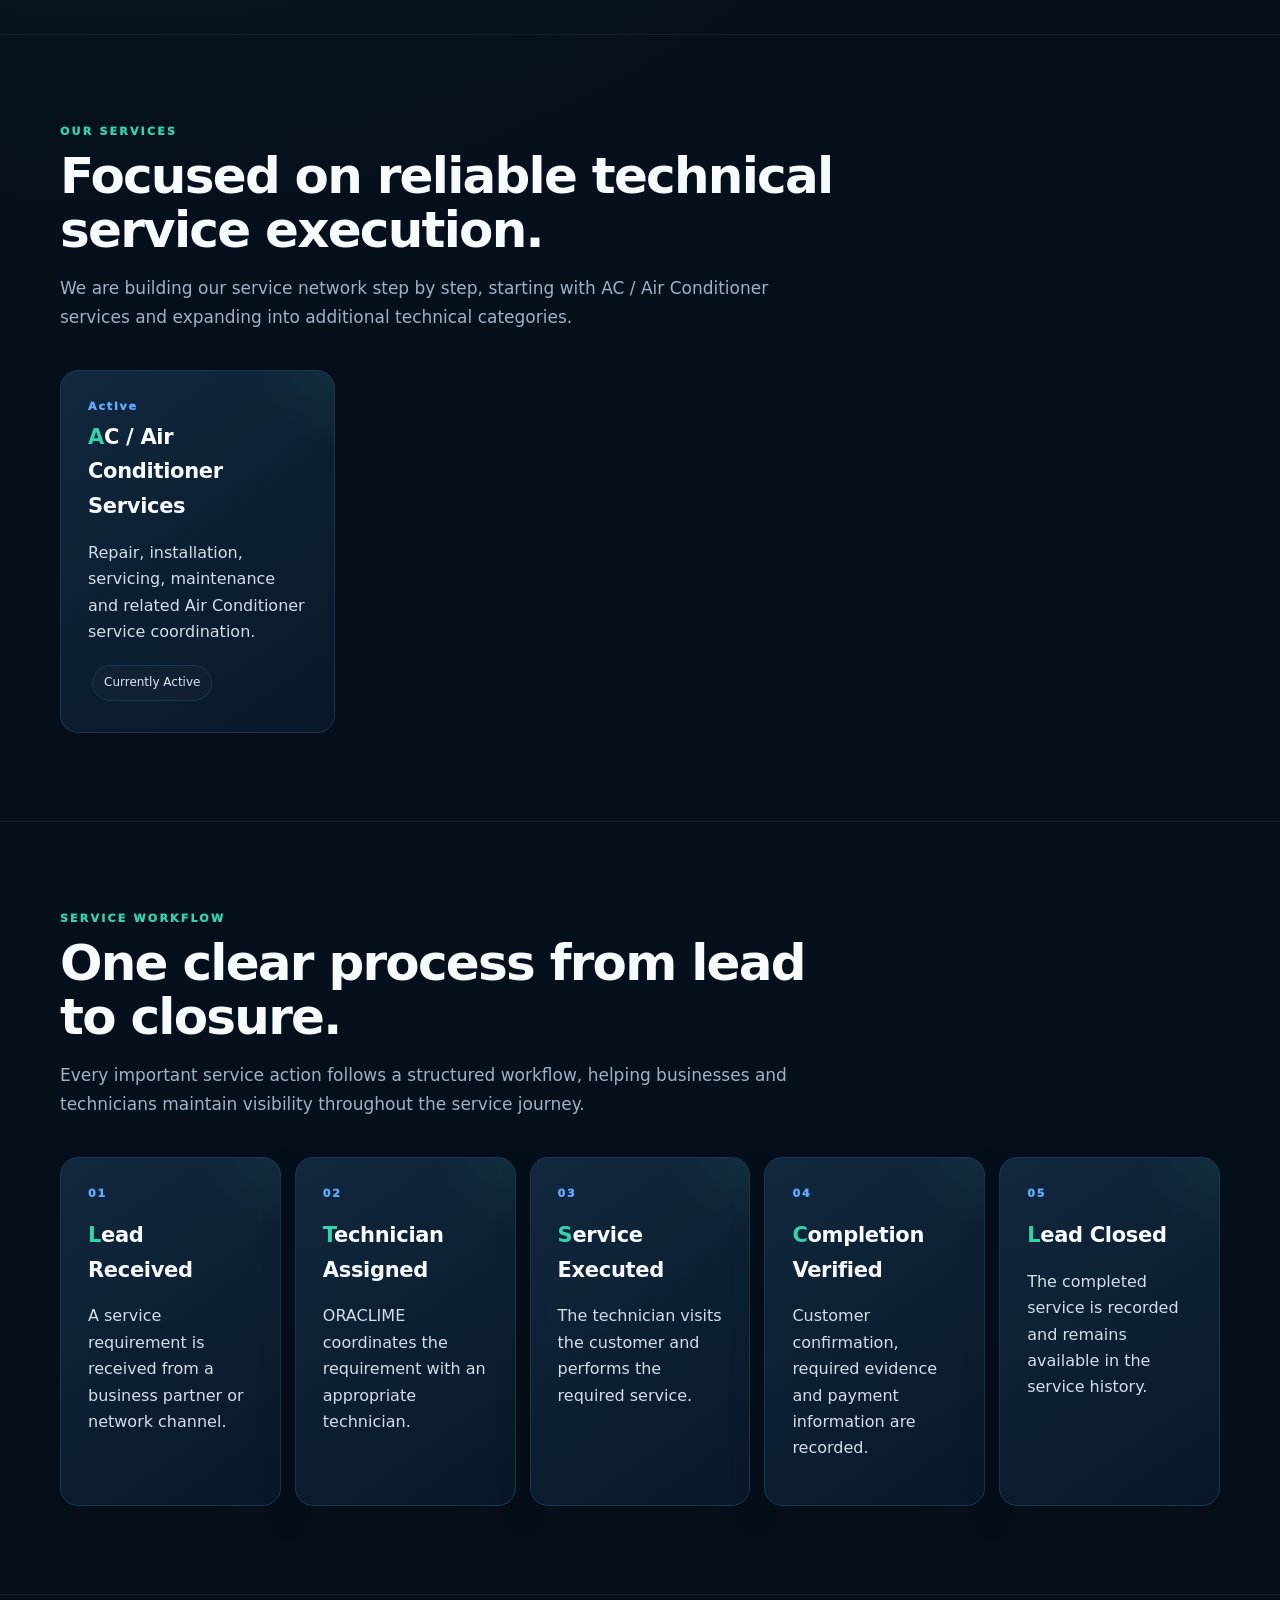
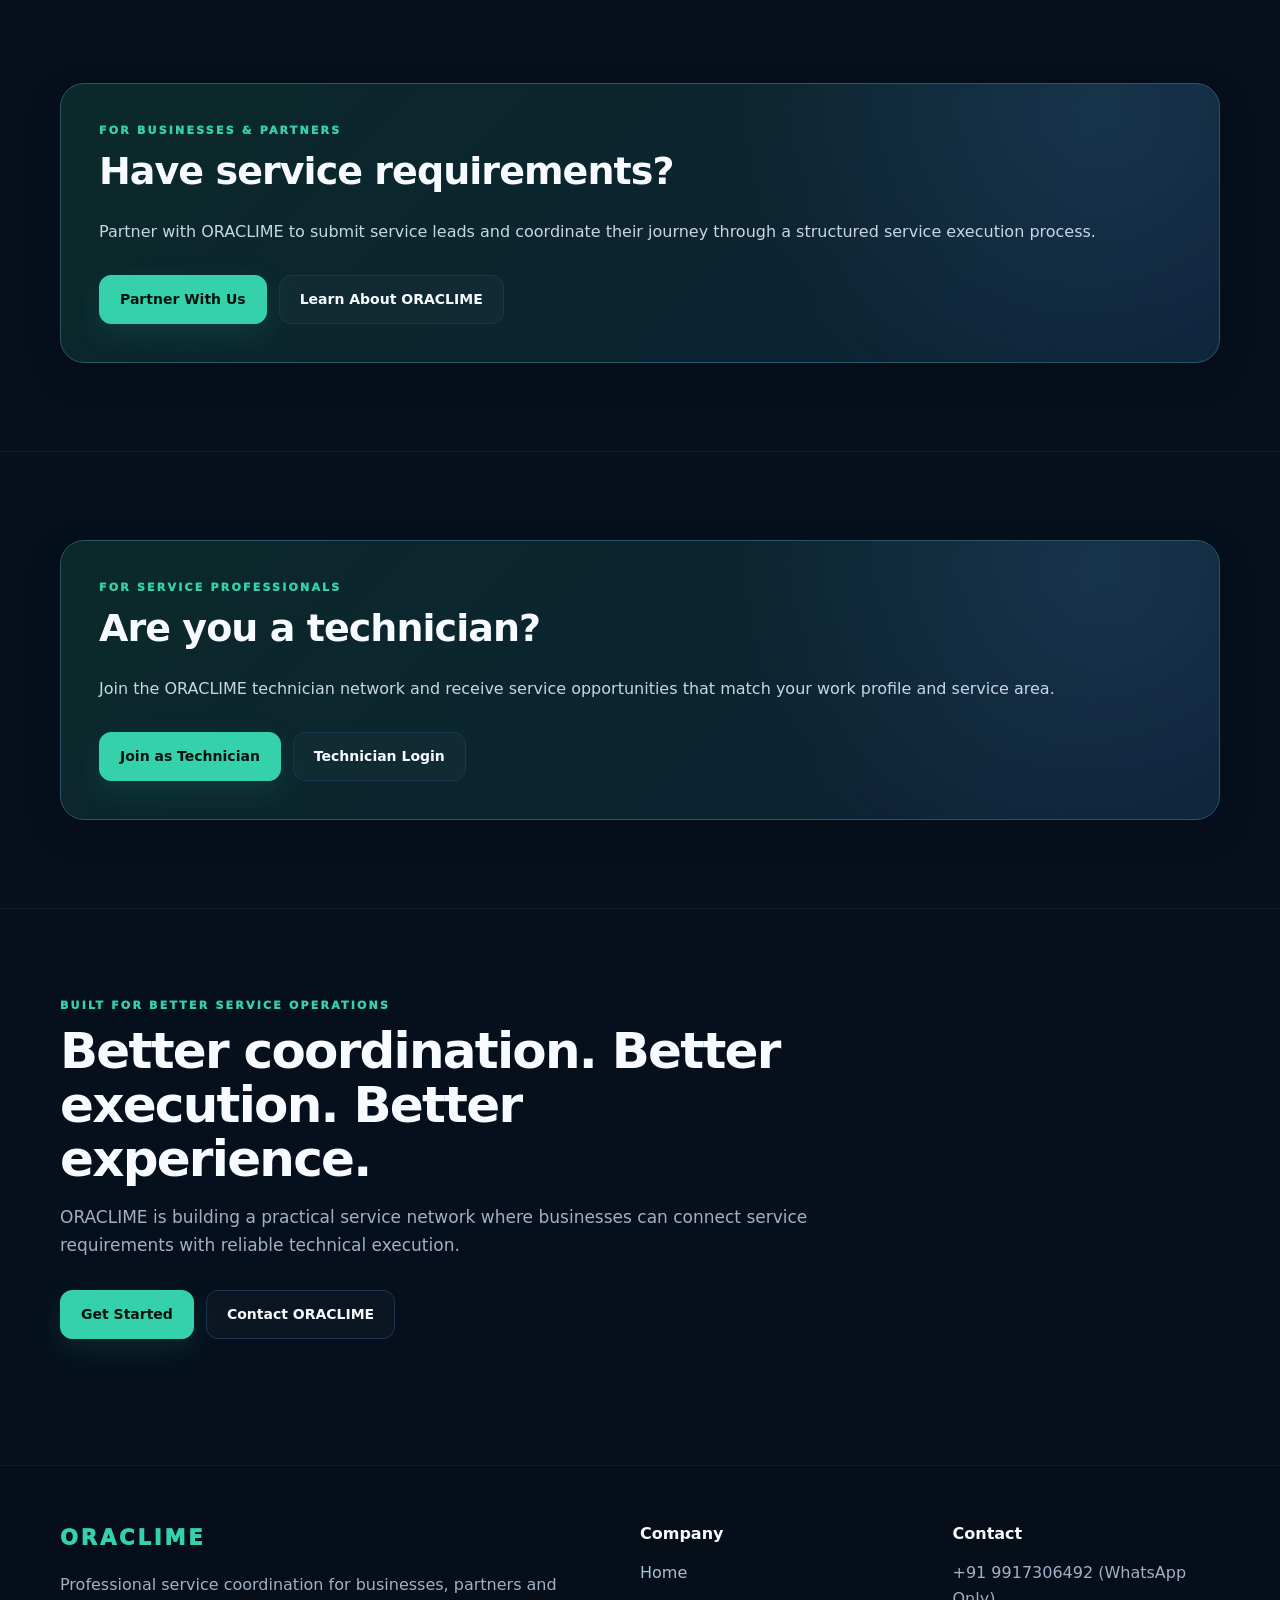
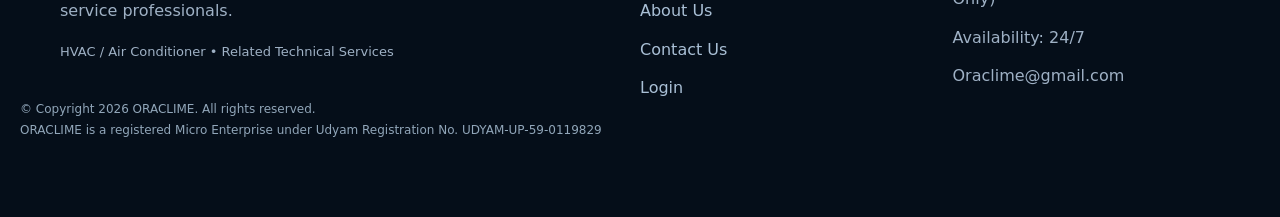
==== commit 8e03ee8f: "Update index.html" ====
--- a/index.html
+++ b/index.html
@@ -362,8 +362,7 @@
         </p>
 
         <p class="small">
-          AC / Air Conditioner • Electrical • CCTV / Security
-          • Related Technical Services
+          HVAC / Air Conditioner • Related Technical Services
         </p>
 
       </div>
--- a/assets/style.css
+++ b/assets/style.css
@@ -810,3 +810,43 @@
     font-size:12px;
   }
 }
+
+
+
+
+
+
+
+
+
+
+
+
+.footer-column h3 {
+  margin: 0 0 18px;
+  color: #ffffff;
+  font-size: 16px;
+  font-weight: 700;
+}
+
+.footerlinks {
+  display: flex;
+  flex-direction: column;
+  gap: 12px;
+}
+
+.footerlinks a {
+  color: #a9bfd5;
+  text-decoration: none;
+  transition: color 0.2s ease;
+}
+
+.footerlinks a:hover {
+  color: #2dd4bf;
+}
+
+@media (max-width: 768px) {
+  .footer-column {
+    width: 100%;
+  }
+}
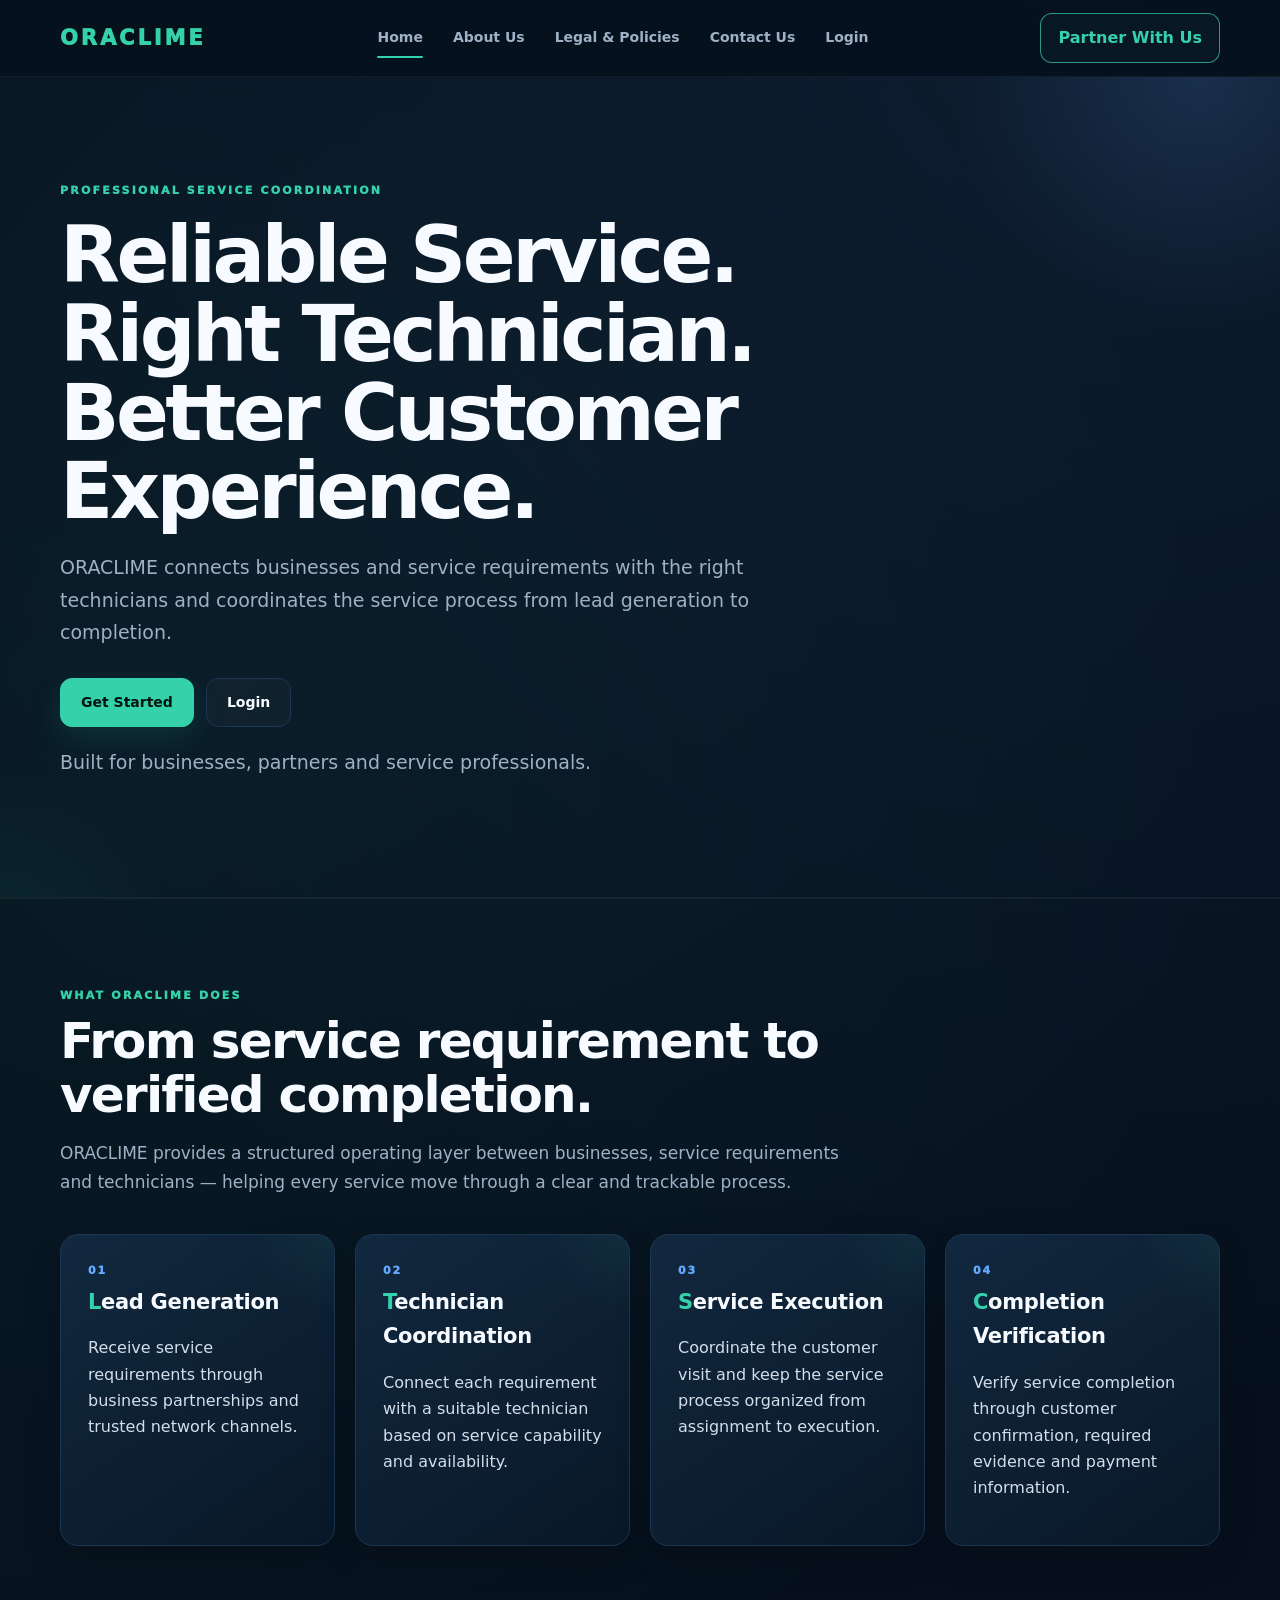
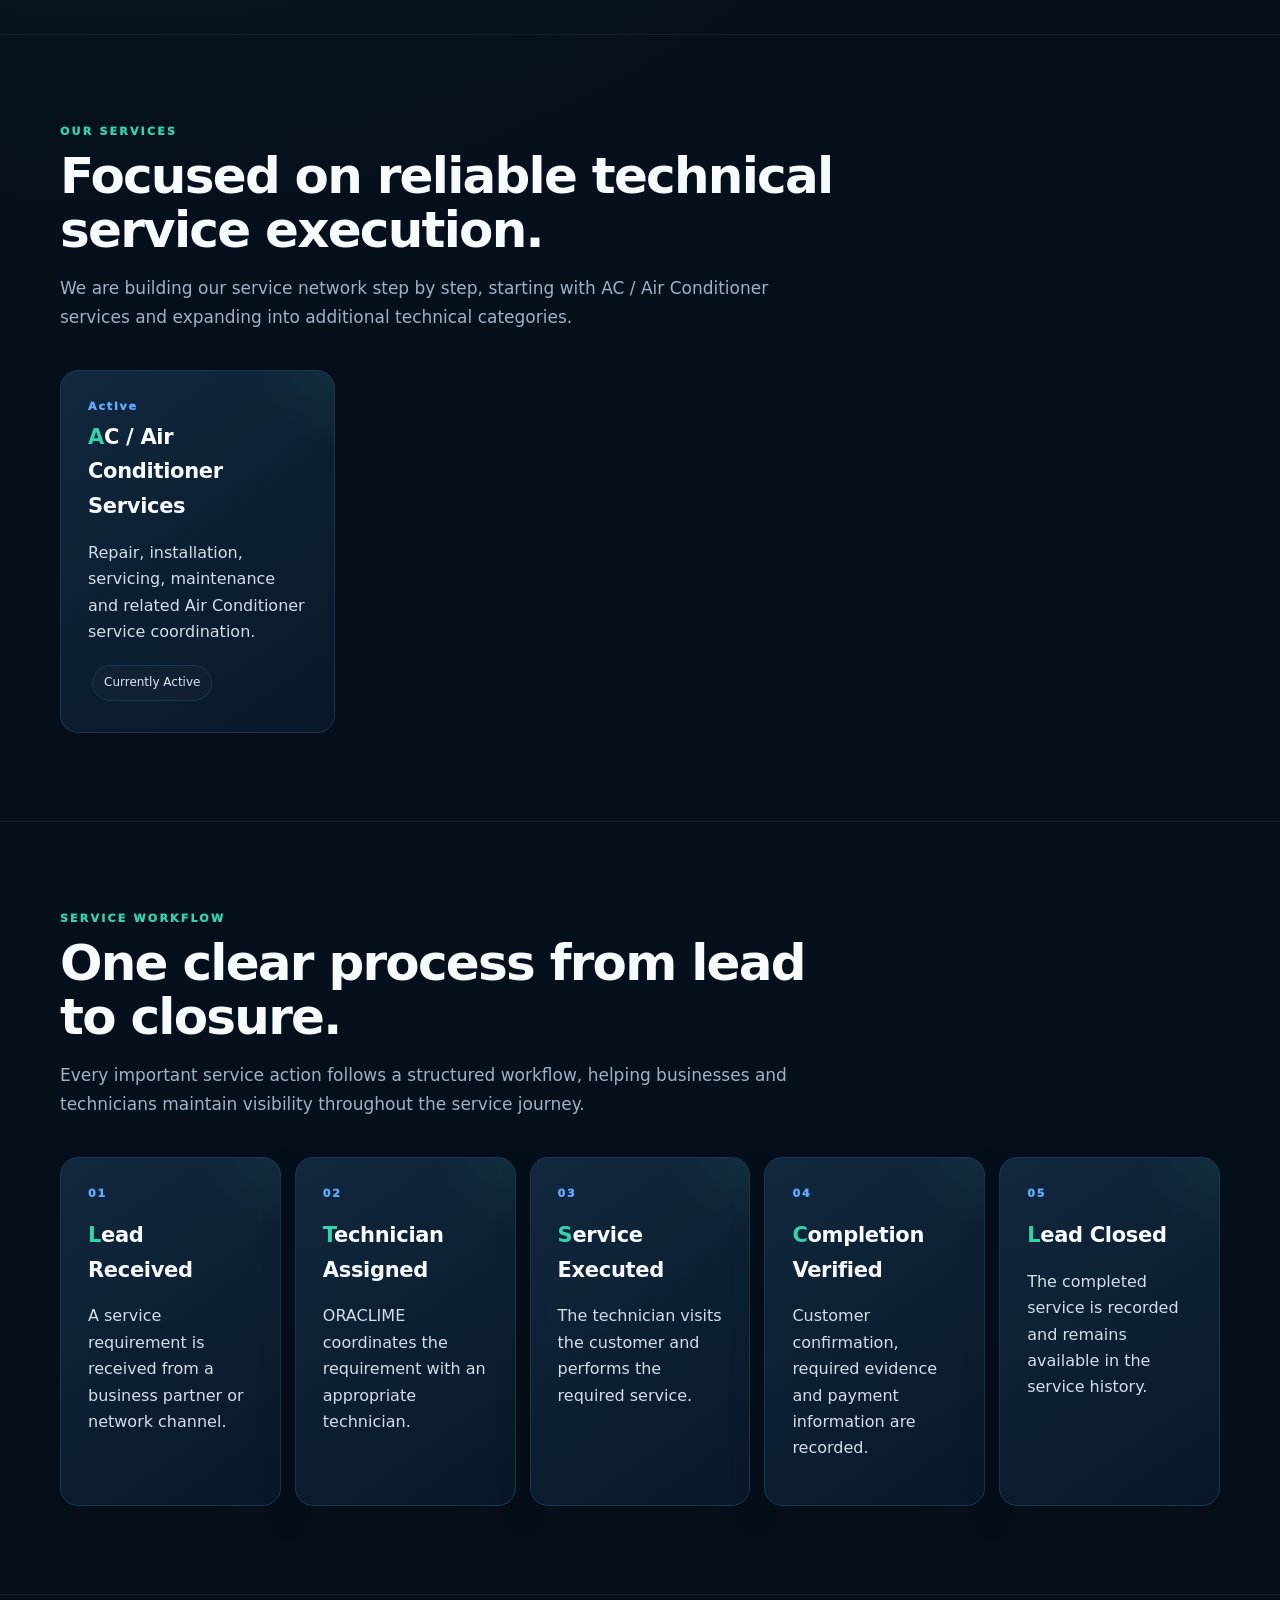
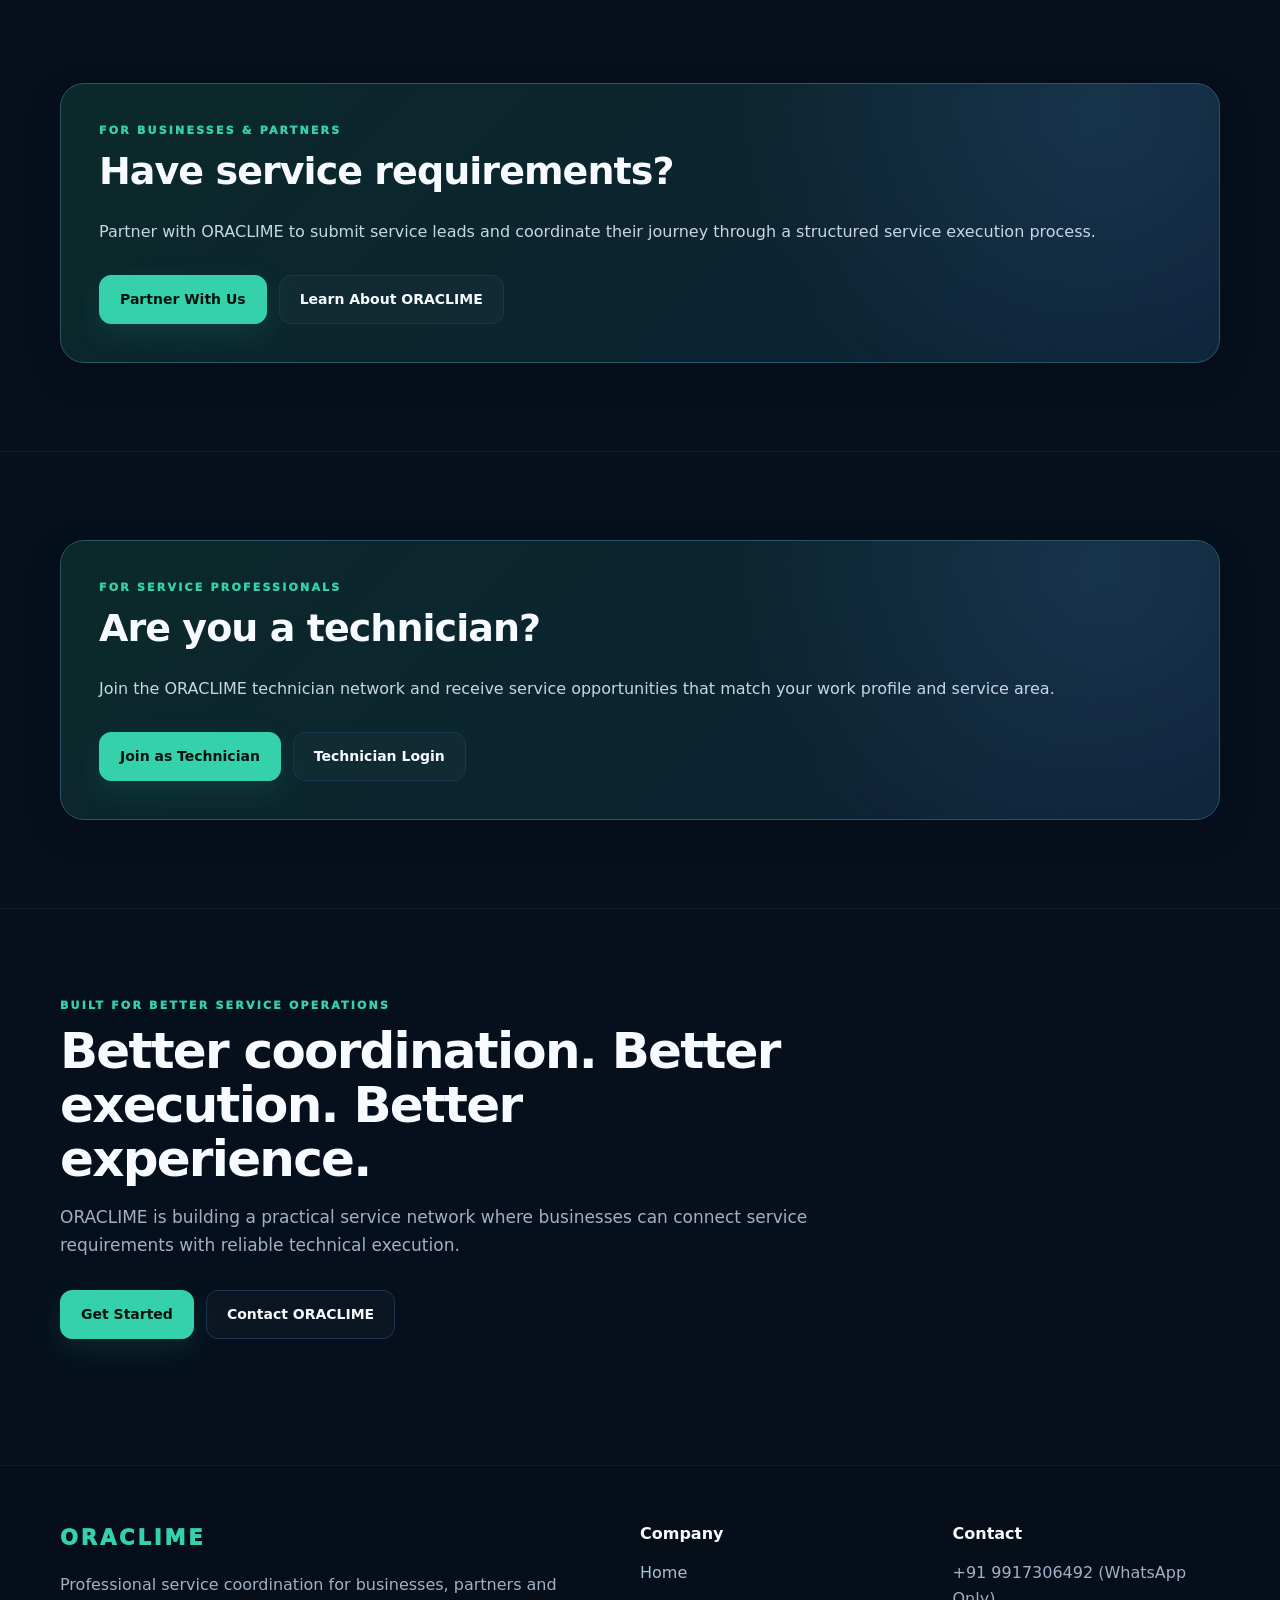
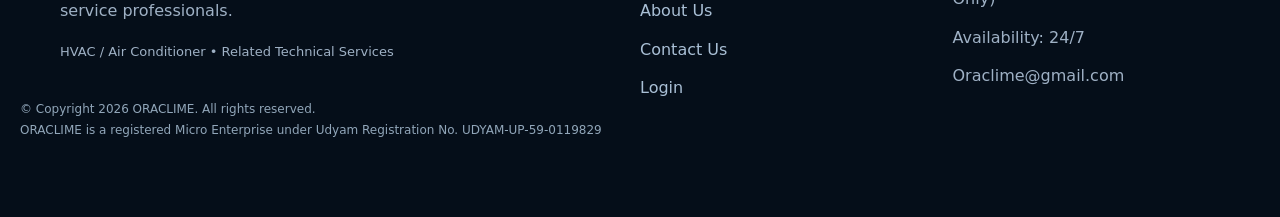
==== commit 7ec9890f: "Update index.html" ====
--- a/index.html
+++ b/index.html
@@ -21,6 +21,7 @@
       <div class="navlinks">
         <a class="active" href="index.html">Home</a>
         <a href="about.html">About Us</a>
+        <a href="legal.html">Legal &amp; Policies</a>
         <a href="contact.html">Contact Us</a>
         <a href="login.html">Login</a>
       </div>
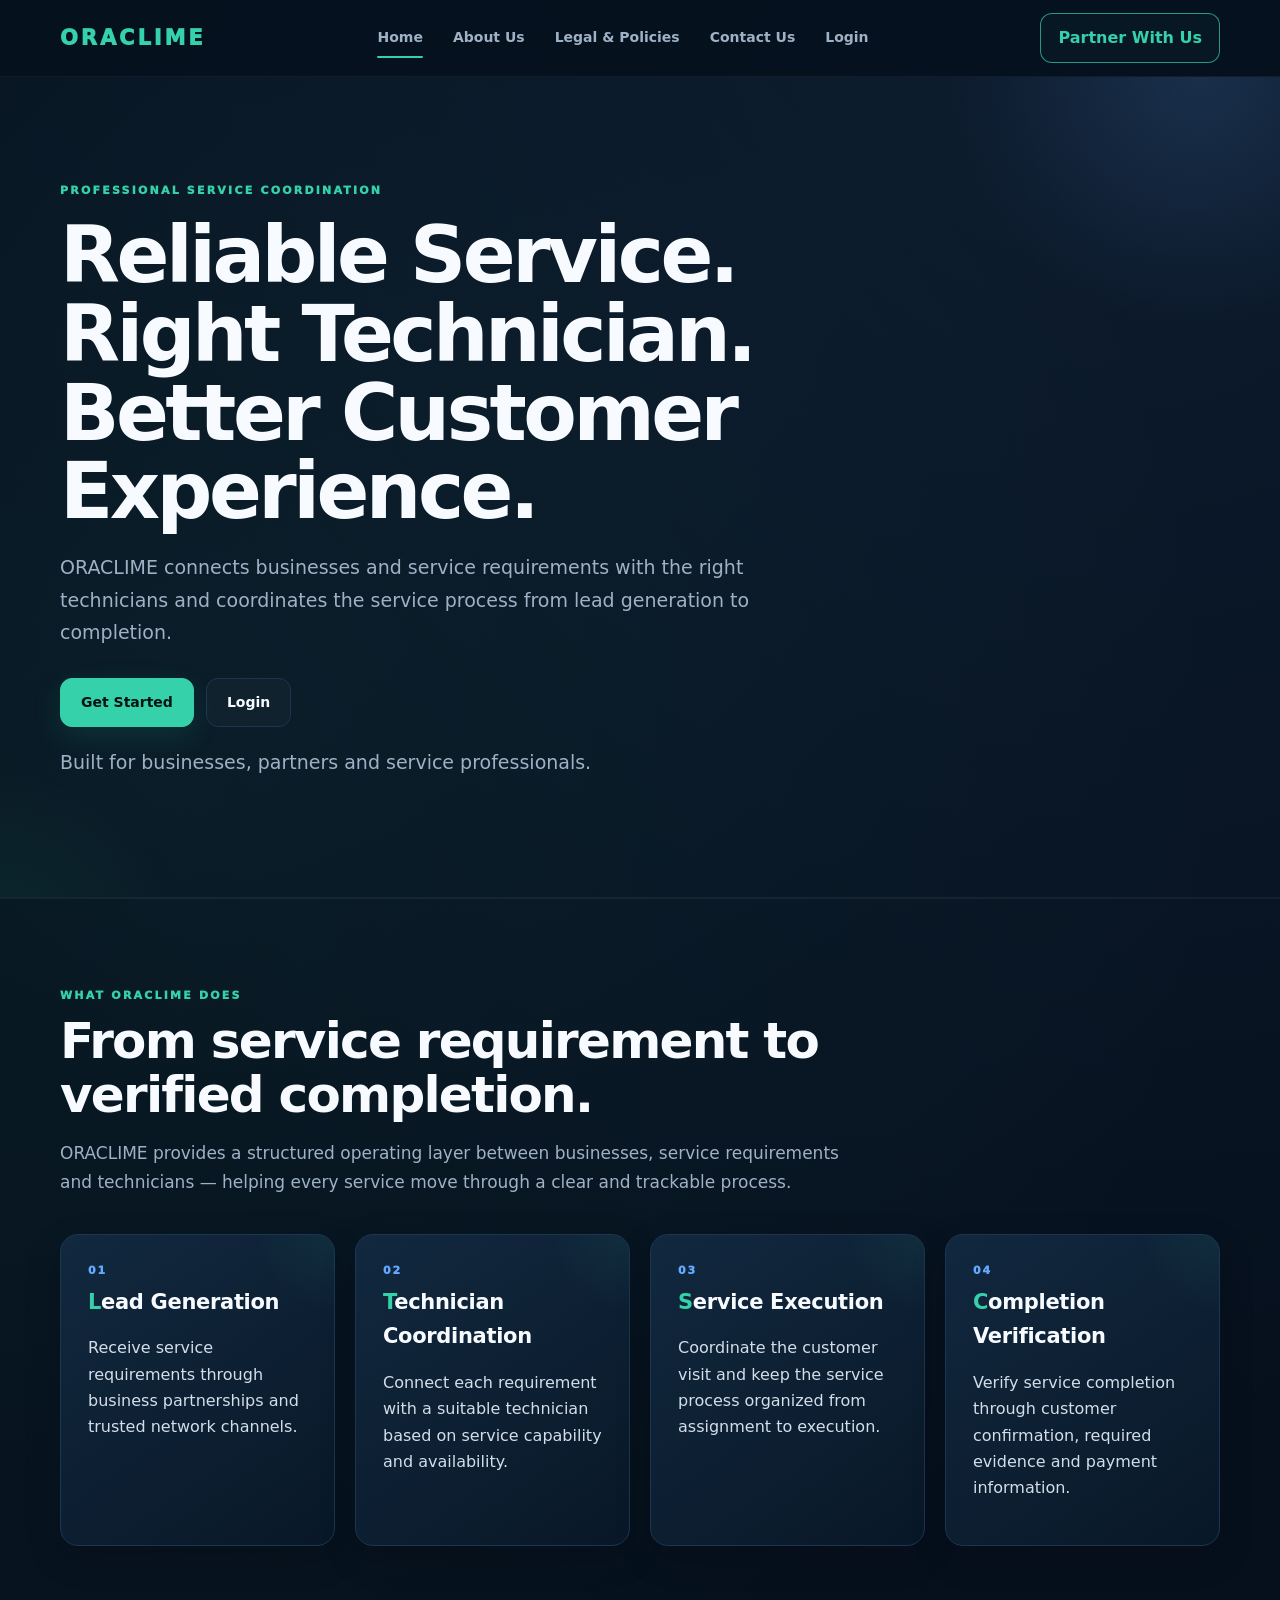
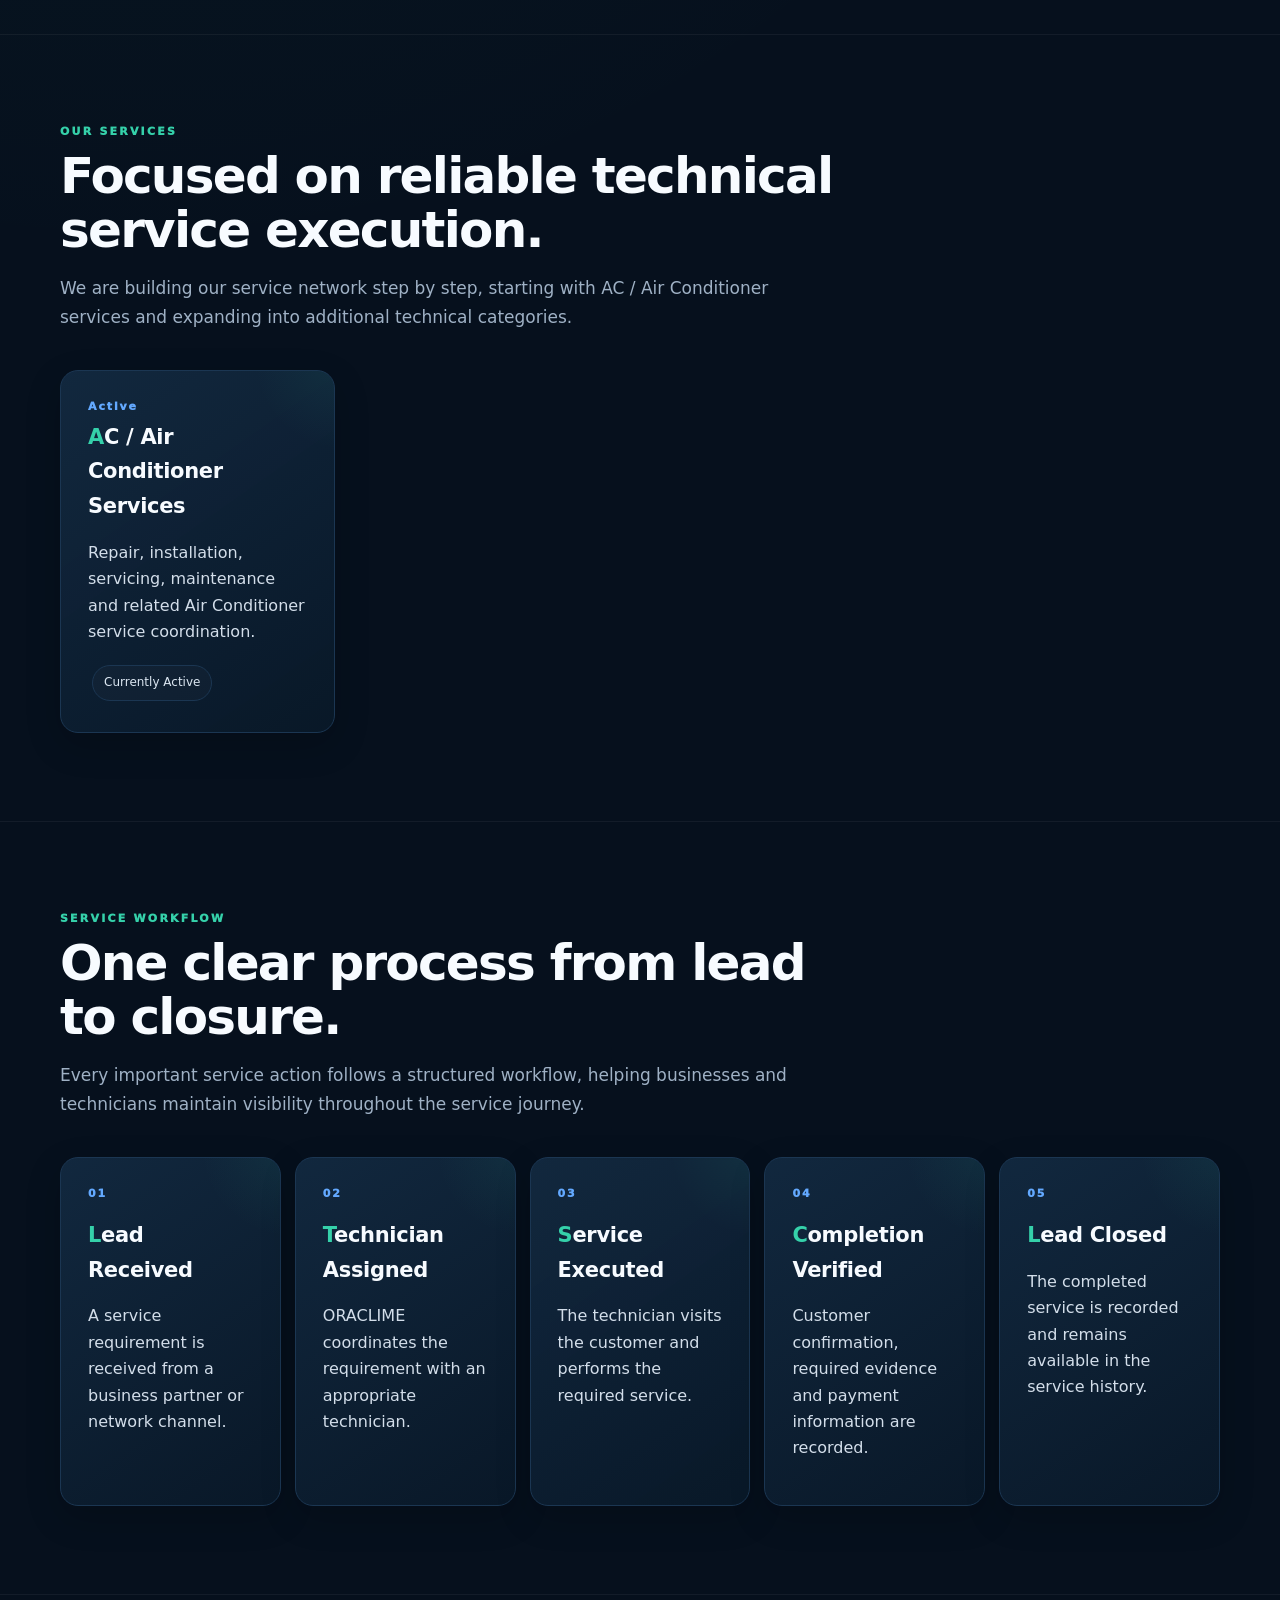
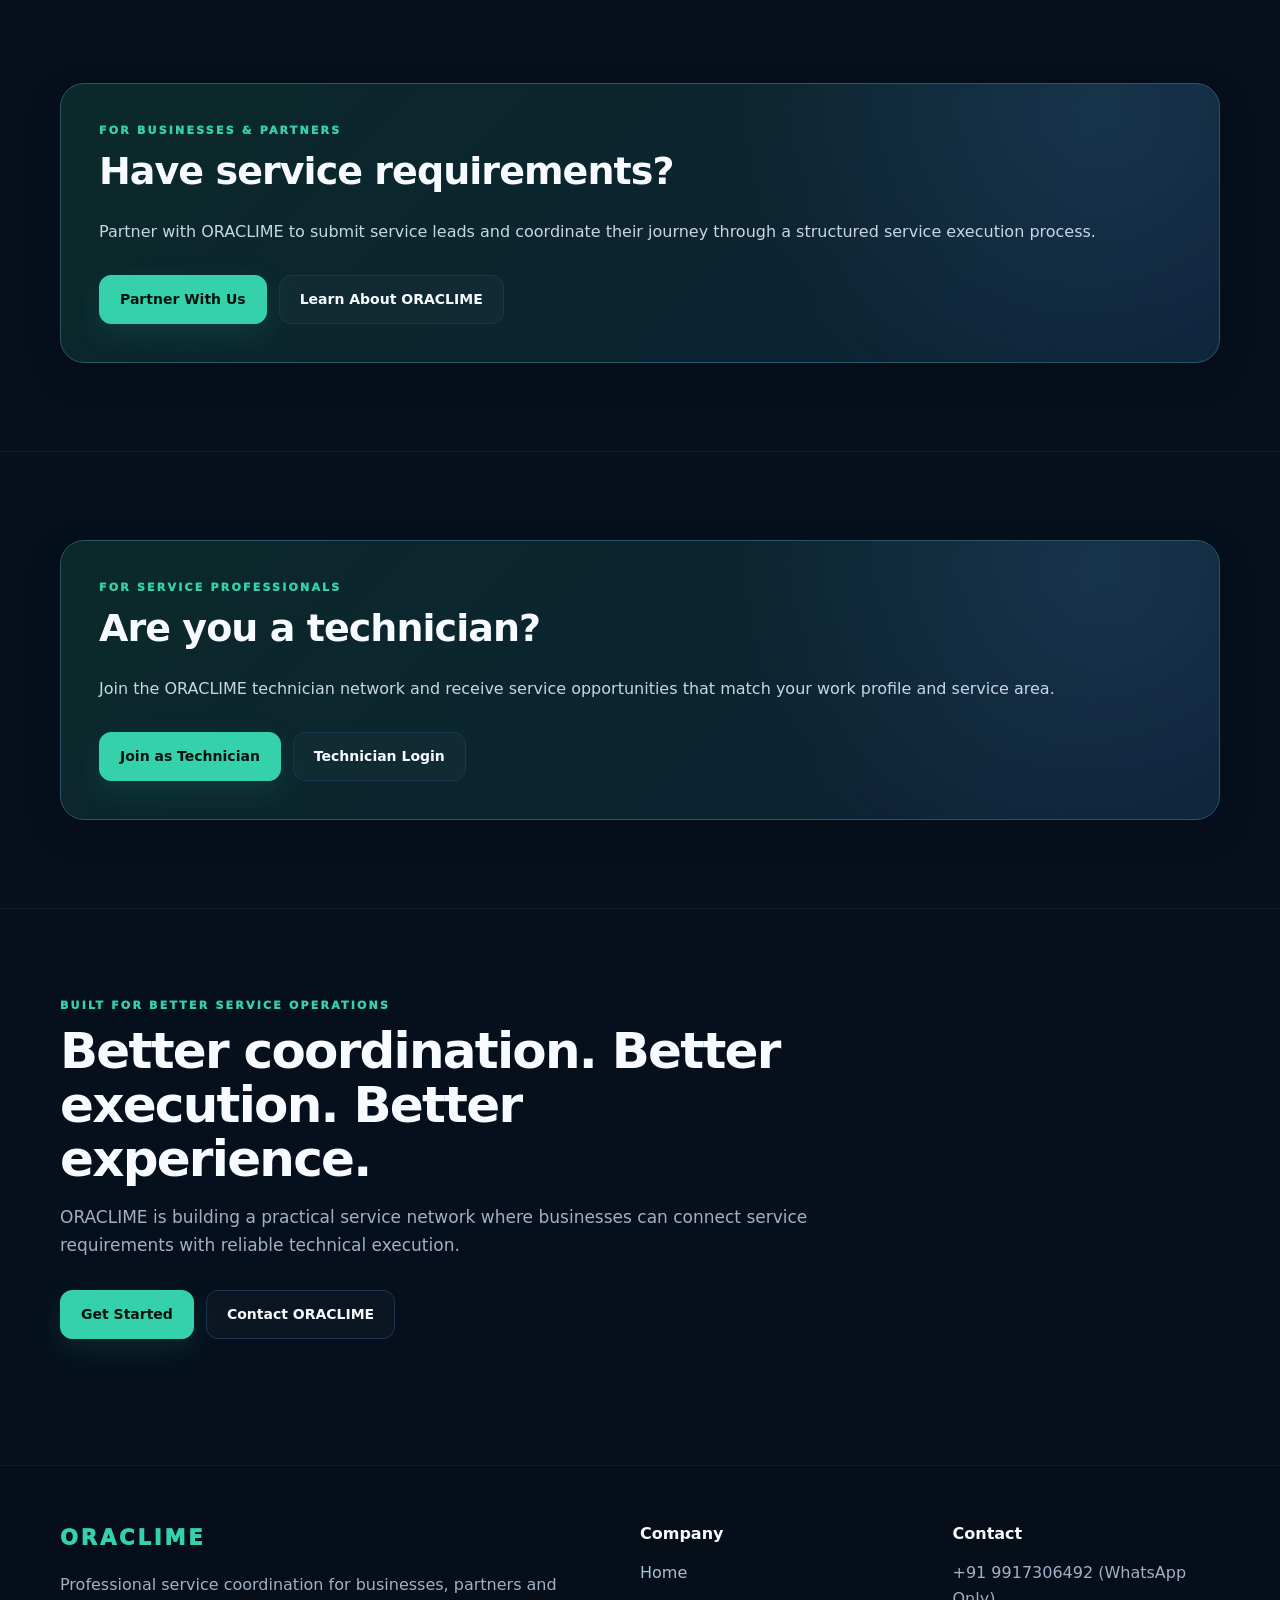
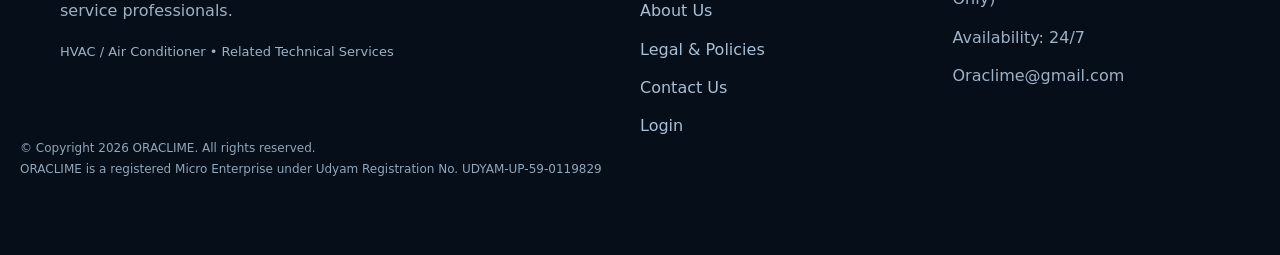
==== commit 0bdc5add: "Update index.html" ====
--- a/index.html
+++ b/index.html
@@ -376,6 +376,7 @@
         <div class="footerlinks">
           <a href="index.html">Home</a>
           <a href="about.html">About Us</a>
+          <a href="legal.html">Legal &amp; Policies</a>
           <a href="contact.html">Contact Us</a>
           <a href="login.html">Login</a>
         </div>
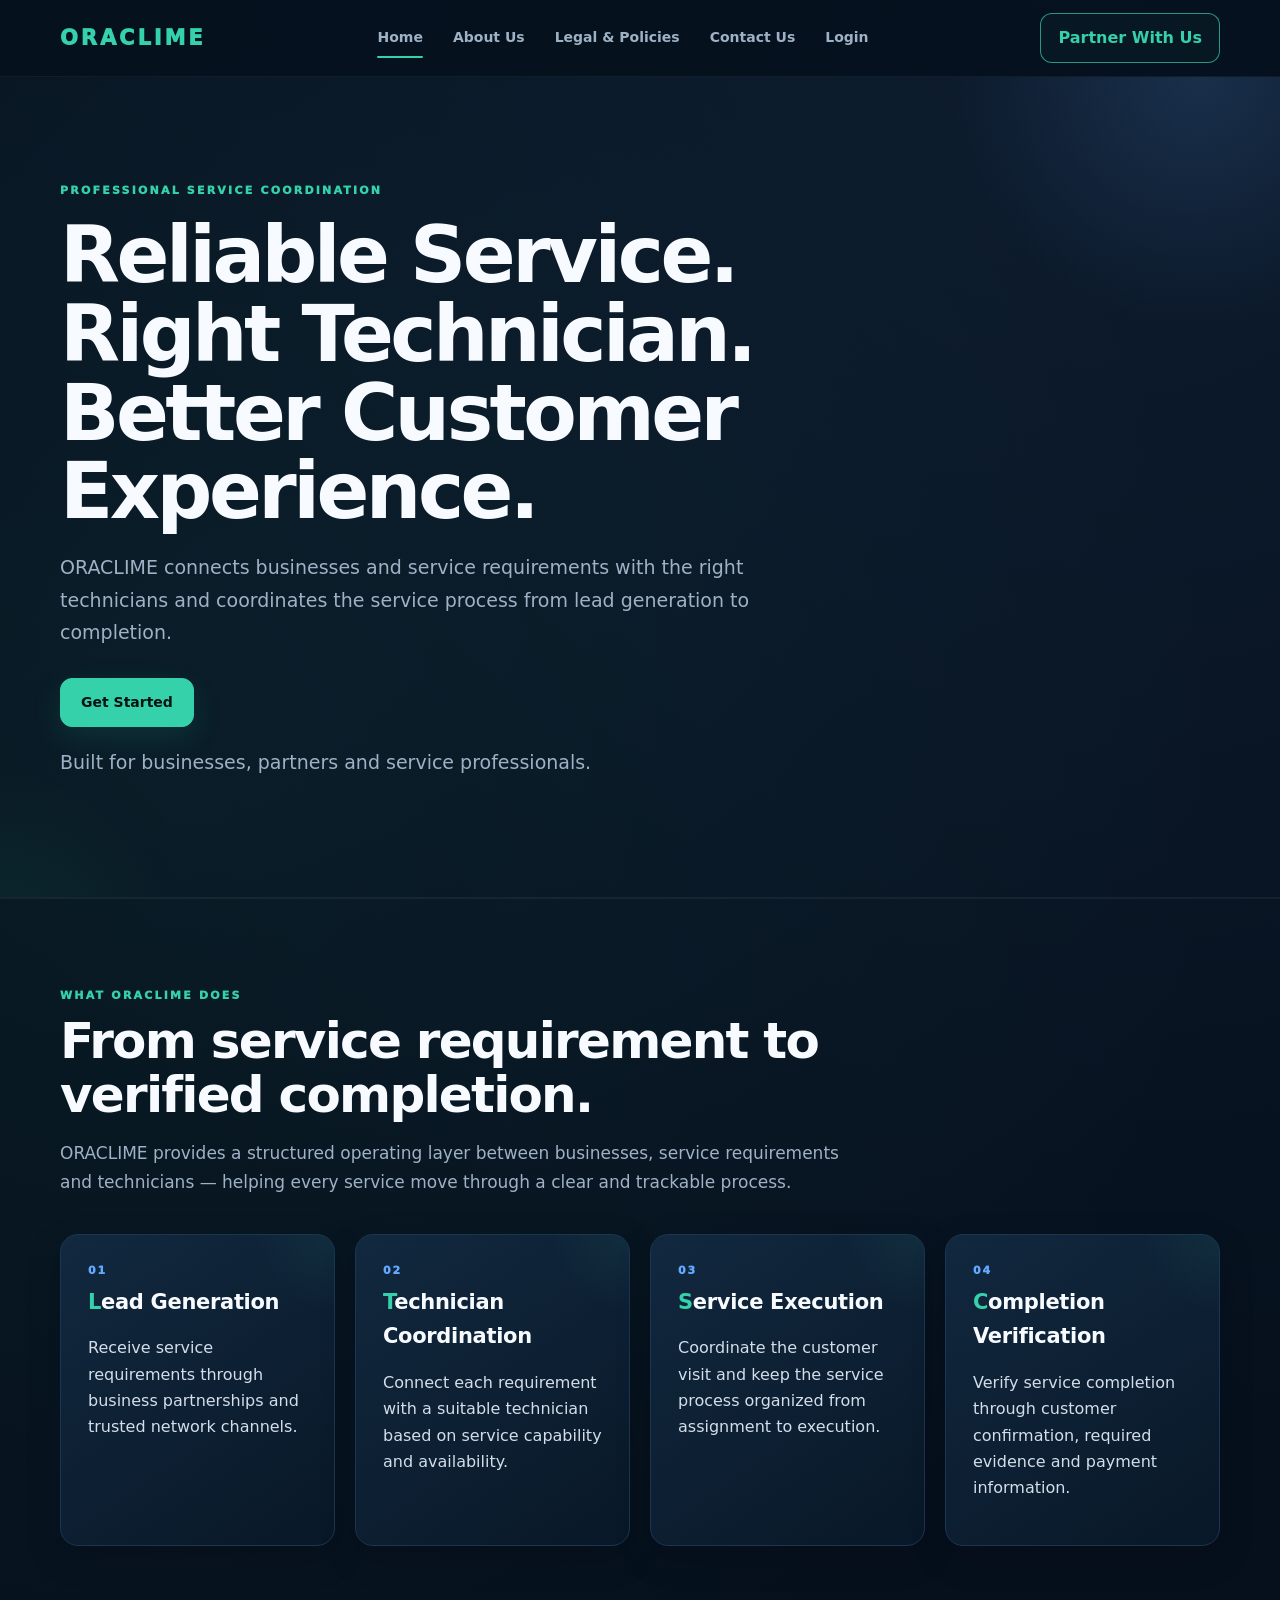
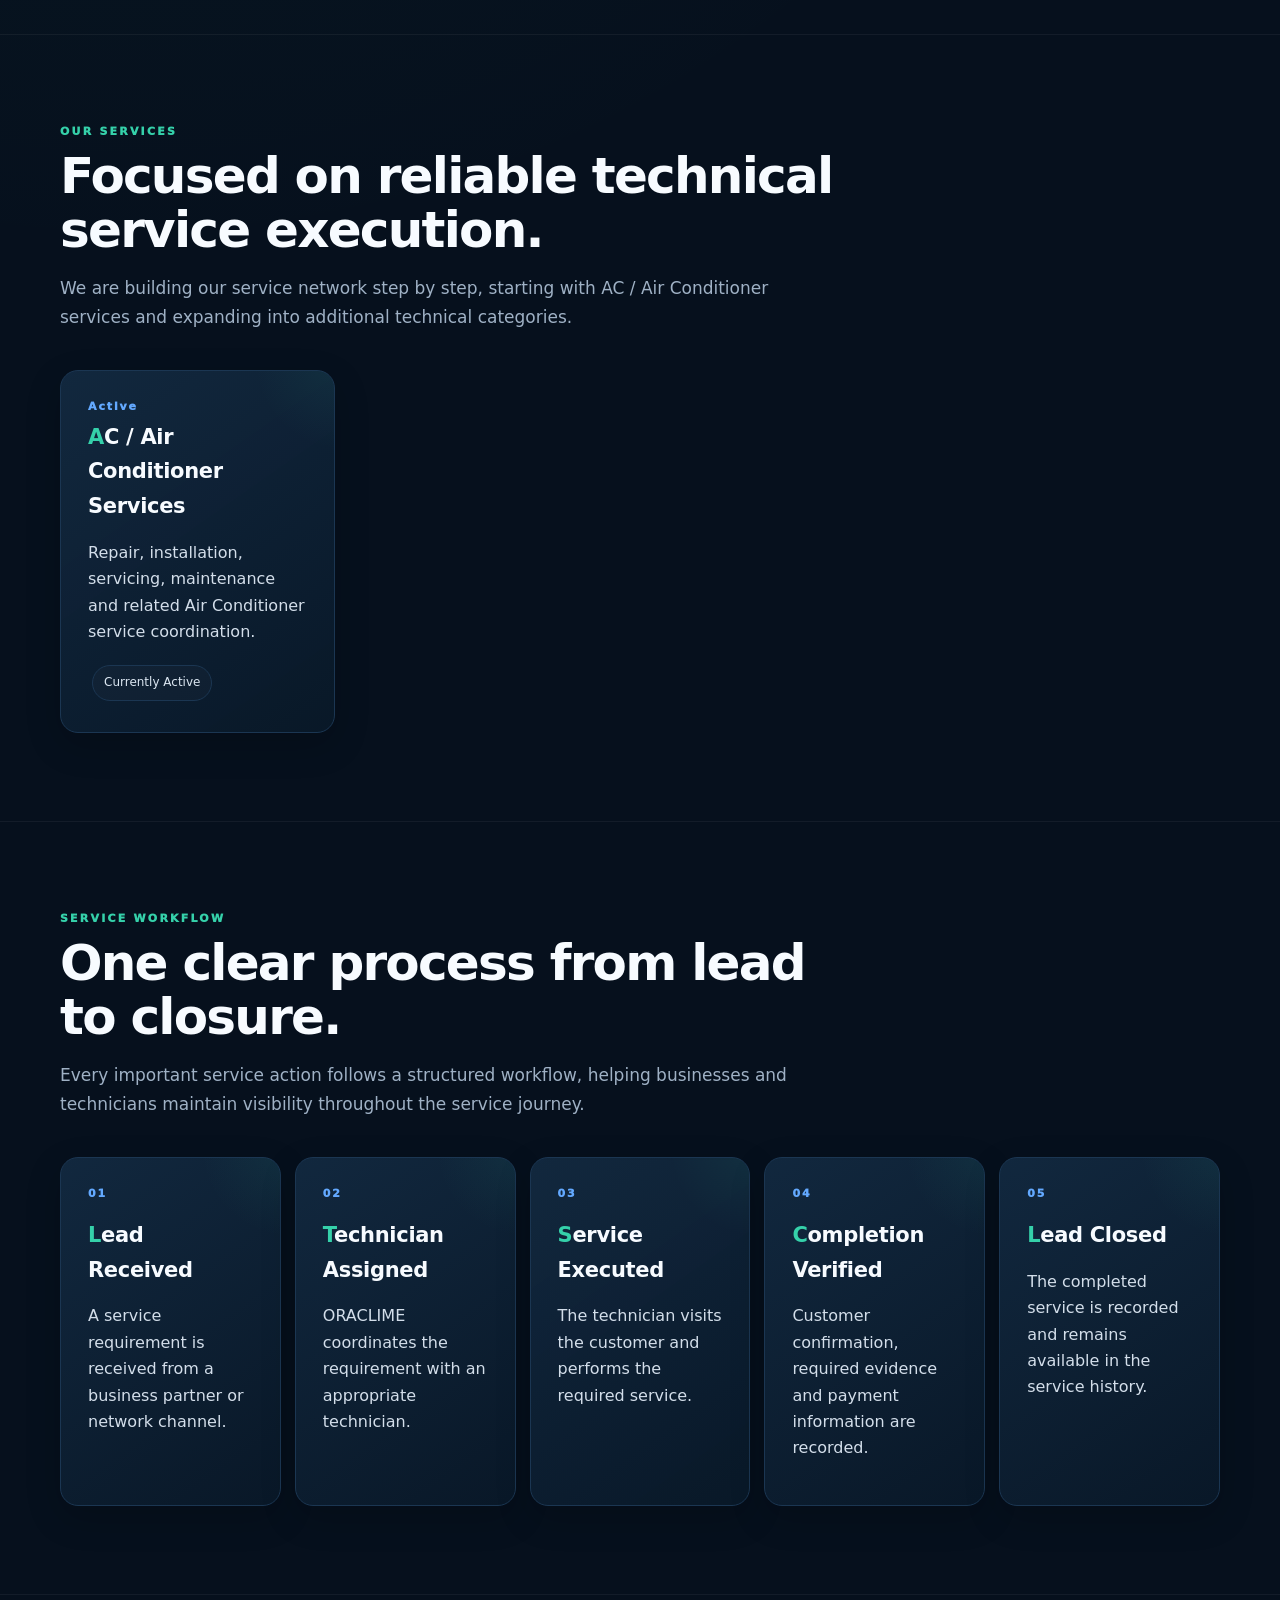
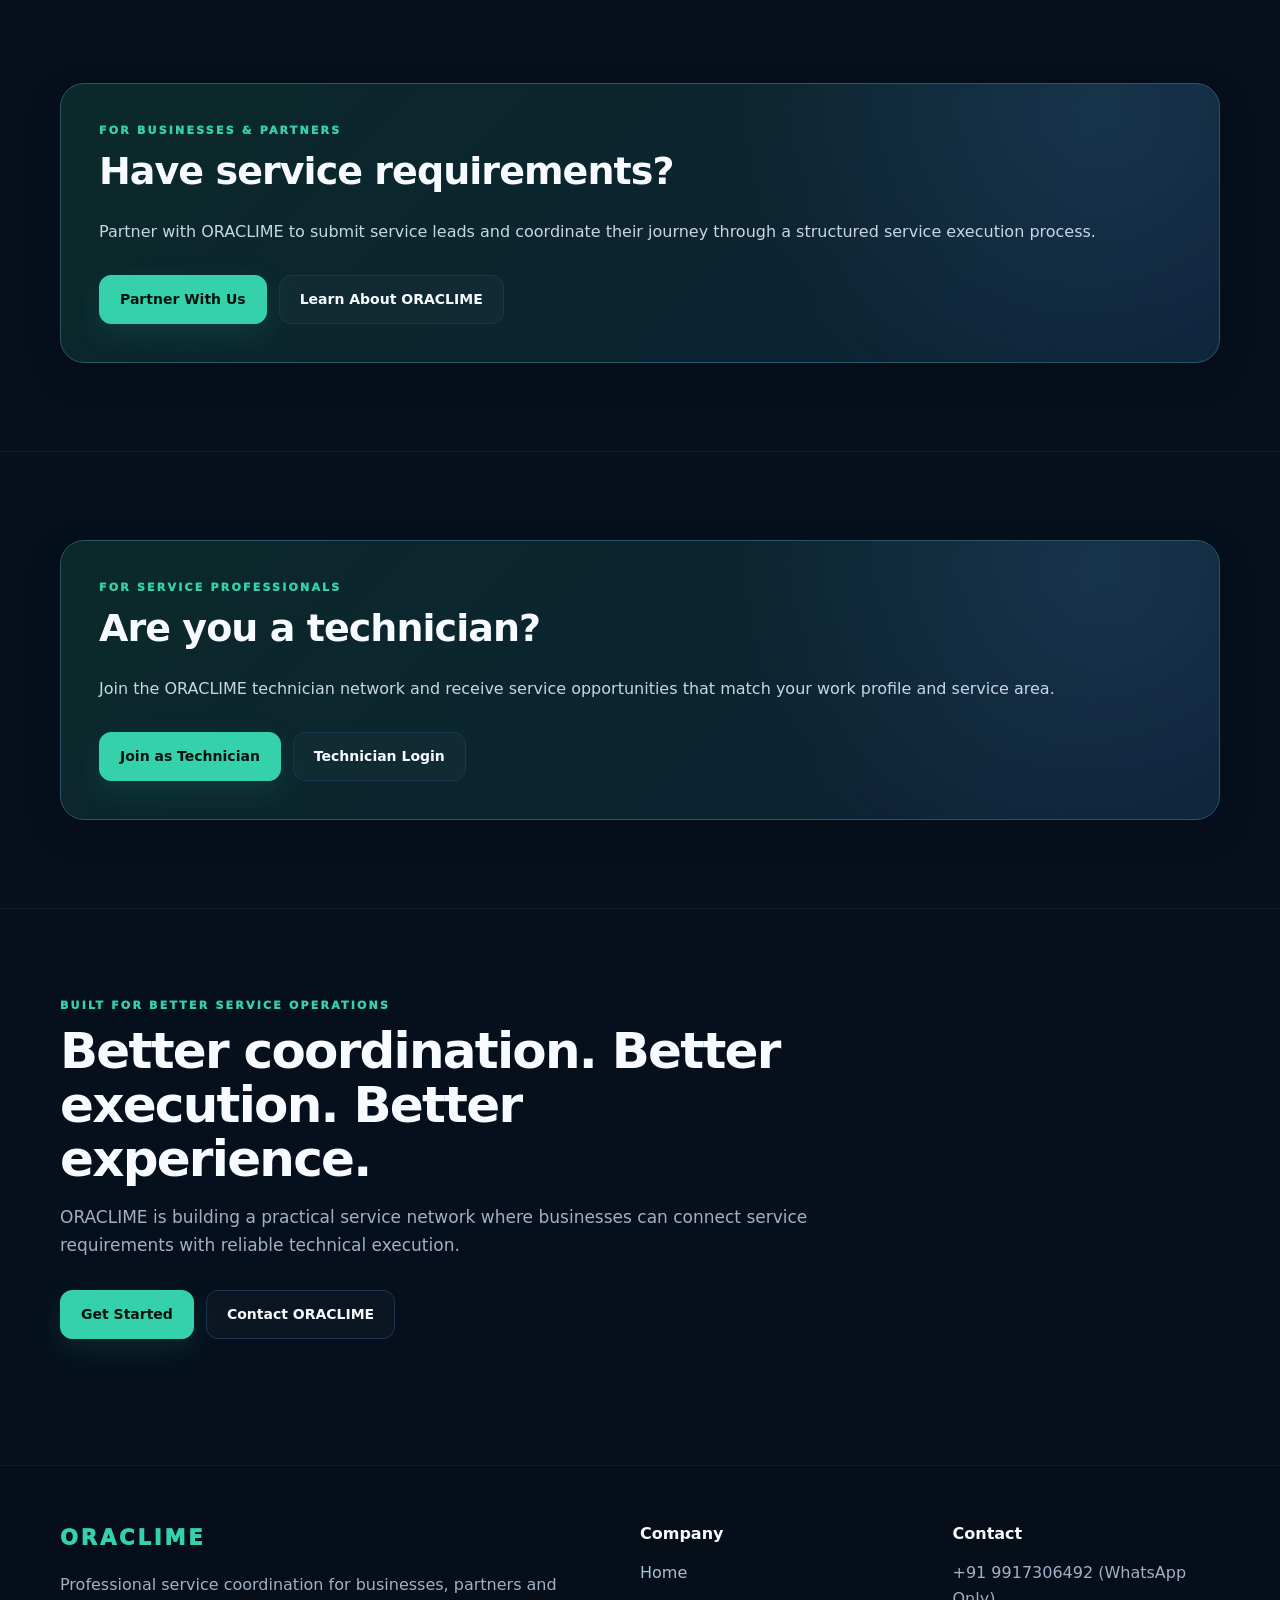
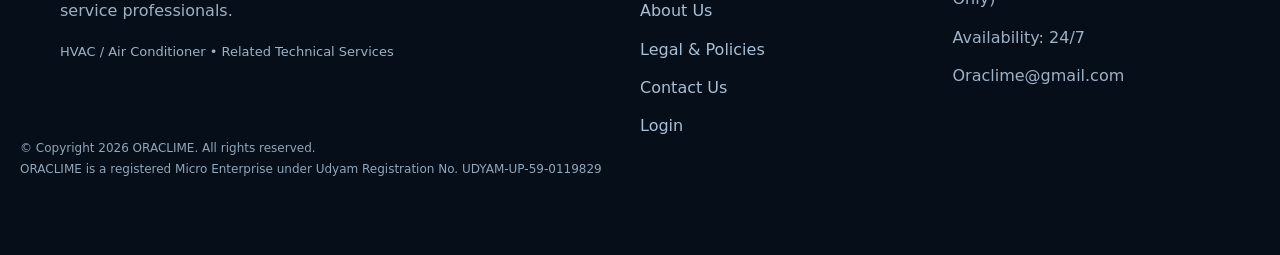
==== commit 81cc4d40: "Update index.html" ====
--- a/index.html
+++ b/index.html
@@ -52,7 +52,6 @@
 
       <div class="actions">
         <a class="btn primary" href="contact.html">Get Started</a>
-        <a class="btn secondary" href="login.html">Login</a>
       </div>
 
       <p class="small">
@@ -298,13 +297,15 @@
           Join the ORACLIME technician network and receive service
           opportunities that match your work profile and service area.
         </p>
-
+<!-- Technician Registration Google Form -->
         <div class="actions">
-          <a class="btn primary" href="contact.html">
-            Join as Technician
-          </a>
-
-          <a class="btn secondary" href="login.html">
+         
+<a class="btn primary" href="https://forms.gle/CgLARVDyJfGTLKvs8" target="_blank" rel="noopener noreferrer">
+    Join as Technician
+</a>
+
+
+          <a class="btn secondary" href="technician-login.html">
             Technician Login
           </a>
         </div>
